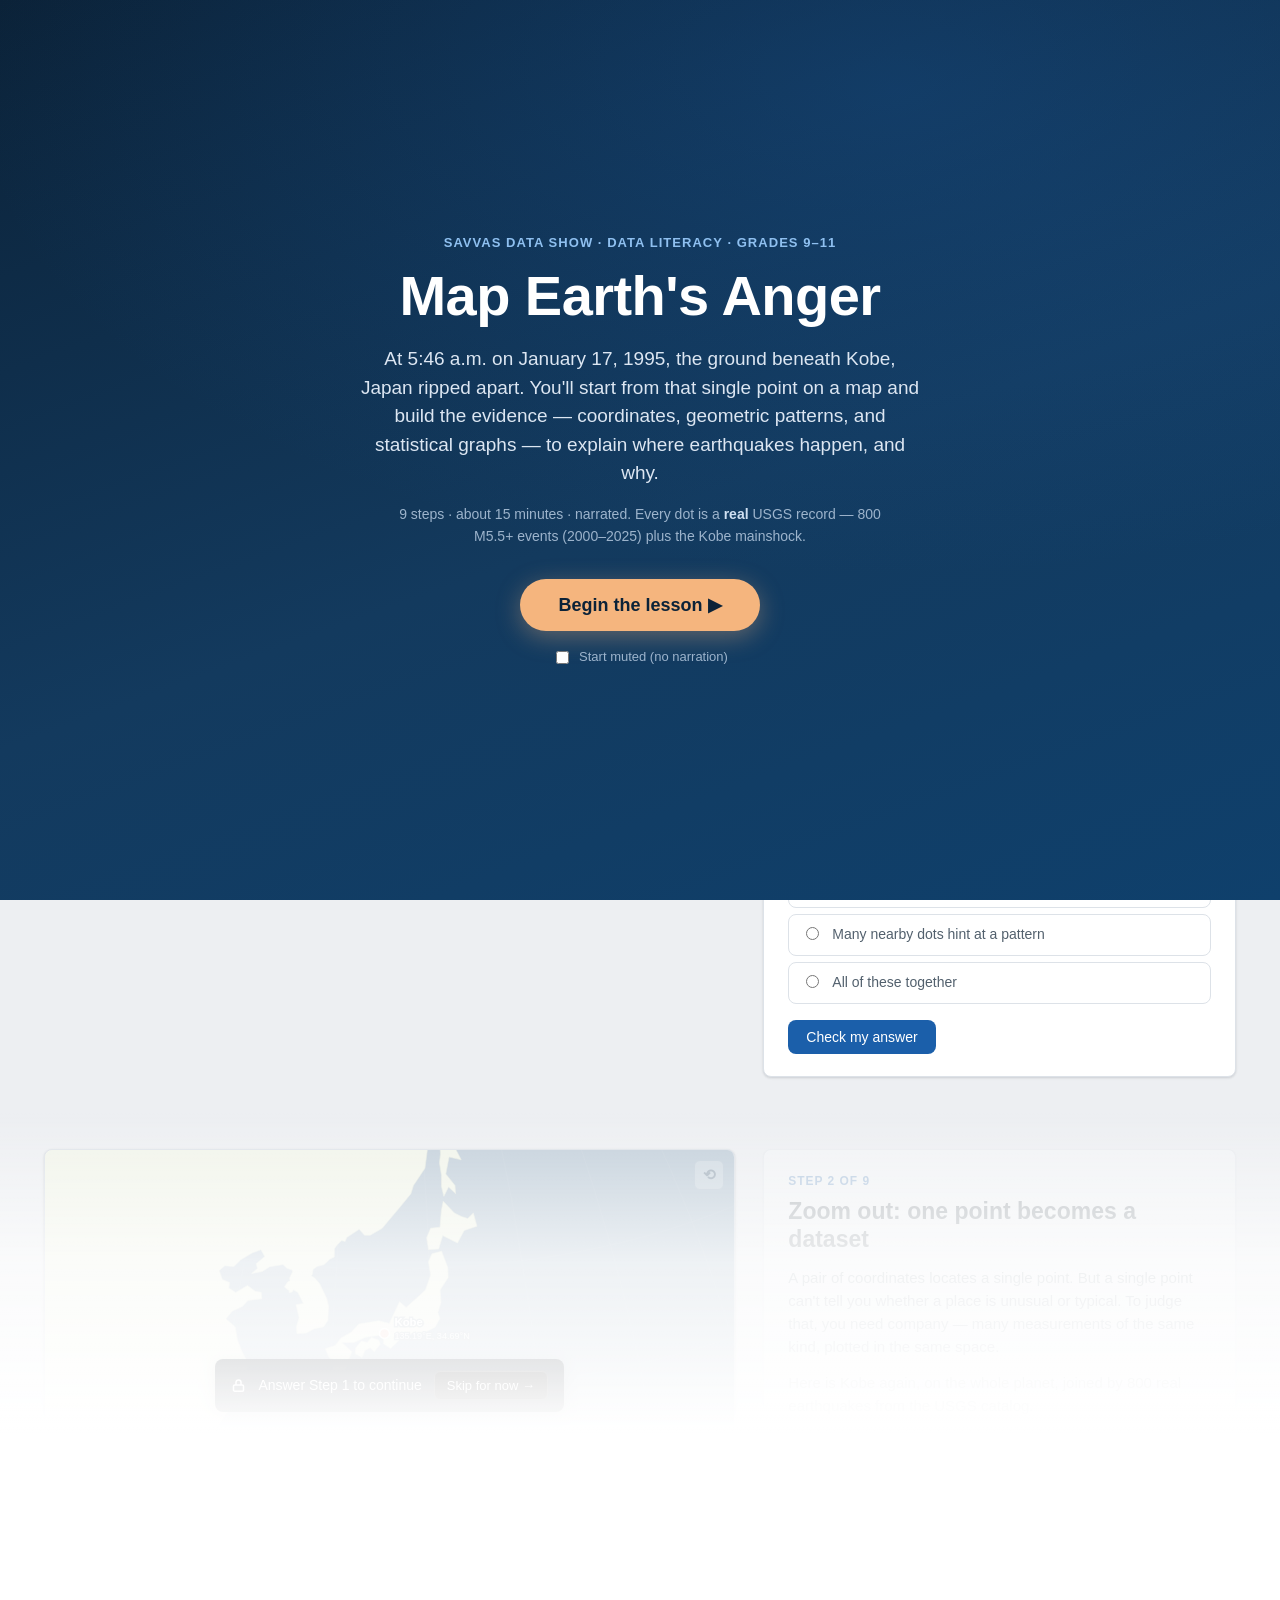
==== index.html @ 5488f246 "Fix scroll gate veiling the current step: dissolve only the NEXT step to white, keep the active step" ====
<!DOCTYPE html>
<html lang="en">
<head>
<meta charset="UTF-8">
<meta name="viewport" content="width=device-width, initial-scale=1.0">
<title>Map Earth's Anger — Savvas Data Show</title>
<link rel="stylesheet" href="styles.css?v=10">
</head>
<body>

<div class="intro-screen" id="intro-screen">
  <div class="intro-inner">
    <p class="intro-kicker">Savvas Data Show · Data literacy · Grades 9–11</p>
    <h1 class="intro-title">Map Earth's Anger</h1>
    <p class="intro-lede">At 5:46 a.m. on January 17, 1995, the ground beneath Kobe, Japan ripped apart.
    You'll start from that single point on a map and build the evidence — coordinates, geometric
    patterns, and statistical graphs — to explain where earthquakes happen, and why.</p>
    <p class="intro-meta">9 steps · about 15 minutes · narrated. Every dot is a <strong>real</strong>
    USGS record — 800 M5.5+ events (2000–2025) plus the Kobe mainshock.</p>
    <div class="intro-actions">
      <button class="intro-begin" id="intro-begin">Begin the lesson ▶</button>
      <label class="intro-sound"><input type="checkbox" id="intro-mute"> Start muted (no narration)</label>
    </div>
  </div>
</div>

<nav class="topnav">
  <div class="nav-left">
    <span class="brand">Savvas <strong>Data Show</strong></span>
    <span class="crumb">Map Earth's Anger · Kobe, 1995</span>
  </div>
  <div class="nav-progress" aria-label="Lesson progress">
    <div class="progress-track"><div class="progress-fill" id="progress-fill"></div></div>
    <span class="progress-label" id="progress-label">0 / 9 checks</span>
  </div>
  <div class="nav-right">
    <button class="nav-btn" id="nav-sound">Sound: on</button>
    <button class="nav-btn" id="nav-notes">Notes</button>
    <button class="nav-btn" id="nav-data">Data</button>
    <button class="nav-btn" id="nav-explore">Explore</button>
  </div>
</nav>

<div class="notes-panel" id="notes-panel" hidden>
  <div class="notes-head"><span>My notes</span><button class="panel-close" id="notes-close">×</button></div>
  <textarea id="notes-text" placeholder="Jot observations here. Notes stay on this page only."></textarea>
</div>

<div class="data-modal" id="data-modal" hidden>
  <div class="data-modal-inner">
    <div class="notes-head"><span>The dataset (first 30 rows)</span><button class="panel-close" id="data-close">×</button></div>
    <p class="data-note">Real records from the <strong>USGS earthquake catalog</strong>: a random sample of 800 M5.5+ events, 2000–2025, plus the 1995 Kobe mainshock.</p>
    <div class="data-table-wrap"><table id="data-table"></table></div>
  </div>
</div>

<header class="lesson-header">
  <p class="kicker">Data literacy · Grades 9–11</p>
  <h1>Map Earth's Anger</h1>
  <p class="lede">At 5:46 a.m. on January 17, 1995, the ground beneath Kobe, Japan ripped apart.
  In this lesson you'll start from that single point on a map and build the evidence — coordinates,
  geometric patterns, and statistical graphs — to explain where earthquakes happen and why.
  Every earthquake dot is <strong>real</strong>: a random sample of 800 M5.5+ events (2000–2025)
  from the USGS earthquake catalog, plus the 1995 Kobe mainshock itself.</p>
</header>

<main id="lesson">

  <!-- ============ STEP 1 ============ -->
  <section class="step" id="step-1" data-step="1">
    <div class="step-inner">
      <div class="viz-col">
        <div class="viz-frame">
          <div class="viz-container" id="viz-1" aria-label="Map of Japan with Kobe marked"></div>
          <div class="viz-controls">
            <button class="util-btn" data-util="zoom-in" title="Zoom in">+</button>
            <button class="util-btn" data-util="zoom-out" title="Zoom out">−</button>
            <button class="util-btn" data-util="reset" title="Reset view">⟲</button>
          </div>
        </div>
        <div class="instruction-bar" id="inst-1">Find the labeled dot. That is Kobe — 135.19°E, 34.69°N.</div>
      </div>
      <div class="card-col">
        <article class="story-card">
          <div class="step-label">Step 1 of 9</div>
          <h2>One morning in Kobe</h2>
          <p>Before January 1995, Kobe was not considered Japan's highest-risk city. Then a magnitude-6.9
          earthquake struck directly beneath it. On the map, Kobe is just one dot at one pair of coordinates —
          but it sits close to a known boundary zone, and it isn't alone.</p>
          <p>What spatial clues make this location worth investigating?</p>
          <div class="chip-bar">
            <span class="chip-bar-label">Explore ▸</span>
            <button class="chip" data-chip="coordinates">Coordinates</button>
            <button class="chip" data-chip="grid">Grid</button>
            <button class="chip" data-chip="boundary">Boundary zone</button>
            <button class="chip" data-chip="sample">Data source</button>
          </div>
          <div class="mcq" id="mcq-1">
            <p class="mcq-q">Which spatial clue makes Kobe's location worth a closer look?</p>
            <label class="mcq-choice"><input type="radio" name="mcq1" value="A"><span>Its coordinates tell us exactly where it is</span></label>
            <label class="mcq-choice"><input type="radio" name="mcq1" value="B"><span>It sits near a boundary zone</span></label>
            <label class="mcq-choice"><input type="radio" name="mcq1" value="C"><span>Many nearby dots hint at a pattern</span></label>
            <label class="mcq-choice"><input type="radio" name="mcq1" value="D"><span>All of these together</span></label>
            <button class="check-btn" data-check="1">Check my answer</button>
            <div class="mcq-feedback" hidden></div>
          </div>
        </article>
      </div>
    </div>
  </section>

  <!-- ============ STEP 2 ============ -->
  <section class="step" id="step-2" data-step="2">
    <div class="step-inner">
      <div class="viz-col">
        <div class="viz-frame">
          <div class="viz-container" id="viz-2" aria-label="Draggable globe centered on the western Pacific"></div>
          <div class="viz-controls">
            <button class="util-btn" data-util="reset" title="Reset view">⟲</button>
          </div>
        </div>
        <div class="instruction-bar" id="inst-2">Drag the globe to spin it. Watch one point become a dataset.</div>
      </div>
      <div class="card-col">
        <article class="story-card">
          <div class="step-label">Step 2 of 9</div>
          <h2>Zoom out: one point becomes a dataset</h2>
          <p>A pair of coordinates locates a single point. But a single point can't tell you whether a place is
          unusual or typical. To judge that, you need company — many measurements of the same kind, plotted in
          the same space.</p>
          <p>Here is Kobe again, on the whole planet, joined by 800 real earthquakes from the USGS catalog.</p>
          <div class="chip-bar">
            <span class="chip-bar-label">Explore ▸</span>
            <button class="chip" data-chip="coordinates">Coordinates</button>
            <button class="chip" data-chip="grid">Grid</button>
            <button class="chip" data-chip="compare">Compare</button>
            <button class="chip" data-chip="sample">Data source</button>
          </div>
          <div class="mcq" id="mcq-2">
            <p class="mcq-q">What changes when one point becomes many?</p>
            <label class="mcq-choice"><input type="radio" name="mcq2" value="A"><span>The map gets too crowded to read</span></label>
            <label class="mcq-choice"><input type="radio" name="mcq2" value="B"><span>The pattern becomes easier to see</span></label>
            <label class="mcq-choice"><input type="radio" name="mcq2" value="C"><span>Each individual point becomes less accurate</span></label>
            <label class="mcq-choice"><input type="radio" name="mcq2" value="D"><span>Nothing — one point tells us just as much</span></label>
            <button class="check-btn" data-check="2">Check my answer</button>
            <div class="mcq-feedback" hidden></div>
          </div>
        </article>
      </div>
    </div>
  </section>

  <!-- ============ STEP 3 ============ -->
  <section class="step" id="step-3" data-step="3">
    <div class="step-inner">
      <div class="viz-col">
        <div class="viz-frame">
          <div class="viz-container" id="viz-3" aria-label="World map with earthquake dots appearing"></div>
          <div class="viz-controls">
            <button class="util-btn" data-util="zoom-in" title="Zoom in">+</button>
            <button class="util-btn" data-util="zoom-out" title="Zoom out">−</button>
            <button class="util-btn" data-util="reset" title="Reset view">⟲</button>
            <button class="util-btn util-layer" data-util="play" title="Replay 25 years in date order">▶ 25 yr</button>
          </div>
        </div>
        <div class="instruction-bar" id="inst-3">Watch the dots arrive. Do they land everywhere — or somewhere?</div>
      </div>
      <div class="card-col">
        <article class="story-card">
          <div class="step-label">Step 3 of 9</div>
          <h2>The reveal</h2>
          <p>Here is the whole sample on a flat world map — 800 real earthquakes from 25 years of records.
          If earthquakes struck at random, the dots would sprinkle evenly across the whole map — oceans,
          continents, everywhere.</p>
          <p>They don't. The dots gather into <strong>lines</strong>, <strong>arcs</strong>, and
          <strong>clusters</strong>, tracing the edges of the Pacific. Geometry vocabulary suddenly becomes
          data vocabulary.</p>
          <div class="chip-bar">
            <span class="chip-bar-label">Explore ▸</span>
            <button class="chip" data-chip="pattern">Pattern path</button>
            <button class="chip" data-chip="compare">Compare</button>
            <button class="chip" data-chip="boundary">Boundary zones</button>
            <button class="chip" data-chip="grid">Grid</button>
          </div>
          <div class="mcq" id="mcq-3">
            <p class="mcq-q">What does the arrangement of dots reveal?</p>
            <label class="mcq-choice"><input type="radio" name="mcq3" value="A"><span>Earthquakes scatter randomly across Earth</span></label>
            <label class="mcq-choice"><input type="radio" name="mcq3" value="B"><span>The dots follow lines, arcs, and clusters along certain zones</span></label>
            <label class="mcq-choice"><input type="radio" name="mcq3" value="C"><span>Earthquakes only happen near large cities</span></label>
            <label class="mcq-choice"><input type="radio" name="mcq3" value="D"><span>The dots form an evenly spaced grid</span></label>
            <button class="check-btn" data-check="3">Check my answer</button>
            <div class="mcq-feedback" hidden></div>
          </div>
        </article>
      </div>
    </div>
  </section>

  <!-- ============ STEP 4 ============ -->
  <section class="step" id="step-4" data-step="4">
    <div class="step-inner">
      <div class="viz-col">
        <div class="viz-frame">
          <div class="viz-container" id="viz-4" aria-label="World map with one dot expanded into a data card"></div>
          <div class="viz-controls">
            <button class="util-btn" data-util="zoom-in" title="Zoom in">+</button>
            <button class="util-btn" data-util="zoom-out" title="Zoom out">−</button>
            <button class="util-btn" data-util="reset" title="Reset view">⟲</button>
          </div>
        </div>
        <div class="instruction-bar" id="inst-4">Every dot is a measurement. Open one up and read its fields.</div>
      </div>
      <div class="card-col">
        <article class="story-card">
          <div class="step-label">Step 4 of 9</div>
          <div class="expert-tag"><span class="expert-avatar">MC</span><span><strong>Dr. Maya Chen</strong><br>Earthquake Data Scientist</span></div>
          <h2>What a dot knows</h2>
          <p>"When my team records an earthquake, we never store just a dot. Each event carries a
          <strong>location</strong> (longitude, latitude), a <strong>magnitude</strong>, a <strong>depth</strong>
          below the surface, and a <strong>time</strong>. The map shows you one slice of that record —
          the other fields are waiting underneath."</p>
          <p class="fine-print">Every value shown here is a real record from the USGS earthquake catalog.</p>
          <div class="chip-bar">
            <span class="chip-bar-label">Explore ▸</span>
            <button class="chip" data-chip="coordinates">Coordinates</button>
            <button class="chip" data-chip="magnitude">Magnitude</button>
            <button class="chip" data-chip="depth">Depth groups</button>
            <button class="chip" data-chip="sample">Data source</button>
          </div>
          <div class="mcq" id="mcq-4">
            <p class="mcq-q">In this dataset, each dot encodes…</p>
            <label class="mcq-choice"><input type="radio" name="mcq4" value="A"><span>Only a location</span></label>
            <label class="mcq-choice"><input type="radio" name="mcq4" value="B"><span>Location, magnitude, depth, and time</span></label>
            <label class="mcq-choice"><input type="radio" name="mcq4" value="C"><span>Only a magnitude</span></label>
            <label class="mcq-choice"><input type="radio" name="mcq4" value="D"><span>The name of the nearest city</span></label>
            <button class="check-btn" data-check="4">Check my answer</button>
            <div class="mcq-feedback" hidden></div>
          </div>
        </article>
      </div>
    </div>
  </section>

  <!-- ============ STEP 5 ============ -->
  <section class="step" id="step-5" data-step="5">
    <div class="step-inner">
      <div class="viz-col">
        <div class="viz-frame">
          <div class="viz-container" id="viz-5" aria-label="World map for free exploration"></div>
          <div class="viz-controls">
            <button class="util-btn" data-util="zoom-in" title="Zoom in">+</button>
            <button class="util-btn" data-util="zoom-out" title="Zoom out">−</button>
            <button class="util-btn" data-util="reset" title="Reset view">⟲</button>
          </div>
        </div>
        <div class="instruction-bar" id="inst-5">Pan, zoom, hover. Explore freely — there is no wrong observation here.</div>
      </div>
      <div class="card-col">
        <article class="story-card">
          <div class="step-label">Step 5 of 9</div>
          <h2>Notice &amp; wonder</h2>
          <p>Scientists start with open eyes, not answers. Drag and zoom the map. Hover dots to read their
          values. Then tag every geometric shape you can honestly say you see — several answers can be
          true at once.</p>
          <div class="chip-bar">
            <span class="chip-bar-label">Explore ▸</span>
            <button class="chip" data-chip="pattern">Pattern path</button>
            <button class="chip" data-chip="compare">Compare</button>
            <button class="chip" data-chip="grid">Grid</button>
            <button class="chip" data-chip="boundary">Boundary zones</button>
          </div>
          <div class="mcq mcq-multi" id="mcq-5">
            <p class="mcq-q">Which shapes do you see in the dots? Tag all that apply.</p>
            <div class="tag-grid">
              <label class="mcq-choice tag"><input type="checkbox" name="mcq5" value="line"><span>Line</span></label>
              <label class="mcq-choice tag"><input type="checkbox" name="mcq5" value="curve"><span>Curve</span></label>
              <label class="mcq-choice tag"><input type="checkbox" name="mcq5" value="arc"><span>Arc</span></label>
              <label class="mcq-choice tag"><input type="checkbox" name="mcq5" value="band"><span>Band</span></label>
              <label class="mcq-choice tag"><input type="checkbox" name="mcq5" value="cluster"><span>Cluster</span></label>
              <label class="mcq-choice tag"><input type="checkbox" name="mcq5" value="scattered"><span>Scattered</span></label>
            </div>
            <button class="check-btn" data-check="5">Save my observations</button>
            <div class="mcq-feedback" hidden></div>
          </div>
        </article>
      </div>
    </div>
  </section>

  <!-- ============ STEP 6 ============ -->
  <section class="step" id="step-6" data-step="6">
    <div class="step-inner">
      <div class="viz-col">
        <div class="viz-frame">
          <div class="viz-container" id="viz-6" aria-label="World map with magnitude filter"></div>
          <div class="viz-controls">
            <button class="util-btn" data-util="zoom-in" title="Zoom in">+</button>
            <button class="util-btn" data-util="zoom-out" title="Zoom out">−</button>
            <button class="util-btn" data-util="reset" title="Reset view">⟲</button>
            <button class="util-btn util-layer" data-util="layer" title="Toggle Ring of Fire overlay">Ring</button>
          </div>
        </div>
        <div class="slider-row">
          <label for="mag-slider">Show quakes ≥ <strong id="mag-readout">M6.0</strong></label>
          <input type="range" id="mag-slider" min="6" max="8.5" step="0.1" value="6">
          <span class="slider-count" id="mag-count"></span>
        </div>
        <div class="instruction-bar" id="inst-6">Slide the magnitude filter. Watch which dots survive — and where they live.</div>
      </div>
      <div class="card-col">
        <article class="story-card">
          <div class="step-label">Step 6 of 9</div>
          <h2>Filter to sharpen the pattern</h2>
          <p>Grouping data by a variable — here, magnitude — is one of the most powerful moves in data analysis.
          As you raise the cutoff, weaker quakes drop away. The dots that remain are not scattered survivors:
          they hug the same path.</p>
          <p>Toggle the Ring overlay to compare the surviving dots against the boundary path.</p>
          <div class="chip-bar">
            <span class="chip-bar-label">Explore ▸</span>
            <button class="chip" data-chip="bins">Magnitude bins</button>
            <button class="chip" data-chip="frequency">Frequency</button>
            <button class="chip" data-chip="pattern">Pattern path</button>
            <button class="chip" data-chip="compare">Compare</button>
          </div>
          <div class="mcq" id="mcq-6">
            <p class="mcq-q"><span class="evidence-flag">Visual evidence check</span> Set the slider to M7.0 or higher, then answer: what happens to the pattern?</p>
            <label class="mcq-choice"><input type="radio" name="mcq6" value="A"><span>It disappears completely</span></label>
            <label class="mcq-choice"><input type="radio" name="mcq6" value="B"><span>The band along the Pacific edge stands out even more clearly</span></label>
            <label class="mcq-choice"><input type="radio" name="mcq6" value="C"><span>The remaining dots spread out at random</span></label>
            <label class="mcq-choice"><input type="radio" name="mcq6" value="D"><span>Nothing changes</span></label>
            <button class="check-btn" data-check="6">Check evidence</button>
            <div class="mcq-feedback" hidden></div>
          </div>
        </article>
      </div>
    </div>
  </section>

  <!-- ============ STEP 7 ============ -->
  <section class="step" id="step-7" data-step="7">
    <div class="step-inner">
      <div class="viz-col">
        <div class="viz-frame">
          <div class="viz-container" id="viz-7" aria-label="Histogram of earthquake magnitudes"></div>
        </div>
        <div class="instruction-bar" id="inst-7">Read the histogram left to right. Where do the bars tower — and where do they shrink?</div>
      </div>
      <div class="card-col">
        <article class="story-card">
          <div class="step-label">Step 7 of 9</div>
          <h2>The distribution lens</h2>
          <p>Leave the map for a moment. Count how many quakes fall in each magnitude bin and stack them into a
          histogram. The shape that appears has a name: a <strong>long right tail</strong>. Small quakes are
          everyday events; giants are vanishingly rare — but they exist, far out on the right.</p>
          <div class="chip-bar">
            <span class="chip-bar-label">Explore ▸</span>
            <button class="chip" data-chip="axes">Axes</button>
            <button class="chip" data-chip="bars">Bars</button>
            <button class="chip" data-chip="tail">Right tail</button>
            <button class="chip" data-chip="frequency">Frequency</button>
          </div>
          <div class="mcq" id="mcq-7">
            <p class="mcq-q">What does the long right tail tell us?</p>
            <label class="mcq-choice"><input type="radio" name="mcq7" value="A"><span>High-magnitude quakes are common</span></label>
            <label class="mcq-choice"><input type="radio" name="mcq7" value="B"><span>High-magnitude quakes are rare</span></label>
            <label class="mcq-choice"><input type="radio" name="mcq7" value="C"><span>Most quakes are magnitude 8 or higher</span></label>
            <label class="mcq-choice"><input type="radio" name="mcq7" value="D"><span>Magnitudes are spread evenly across all bins</span></label>
            <button class="check-btn" data-check="7">Check my answer</button>
            <div class="mcq-feedback" hidden></div>
          </div>
        </article>
      </div>
    </div>
  </section>

  <!-- ============ STEP 8 ============ -->
  <section class="step" id="step-8" data-step="8">
    <div class="step-inner">
      <div class="viz-col">
        <div class="viz-frame">
          <div class="viz-container" id="viz-8" aria-label="Scatter plot of depth versus magnitude"></div>
        </div>
        <div class="instruction-bar" id="inst-8">Each dot is one quake: depth across, magnitude up. Hunt for a trend — honestly.</div>
      </div>
      <div class="card-col">
        <article class="story-card">
          <div class="step-label">Step 8 of 9</div>
          <h2>Are deeper earthquakes stronger?</h2>
          <p>It sounds plausible: deeper rupture, bigger quake. A scatter plot lets the data answer. If depth
          drove magnitude, the cloud of dots would climb as you read rightward.</p>
          <p>Look carefully. In this real USGS sample the cloud stays flat — shallow, intermediate, and deep
          quakes all span the same range of magnitudes. <strong>Finding no clear relationship is a real
          finding</strong>, and an important one.</p>
          <div class="chip-bar">
            <span class="chip-bar-label">Explore ▸</span>
            <button class="chip" data-chip="axes">Axes</button>
            <button class="chip" data-chip="depth">Depth groups</button>
            <button class="chip" data-chip="trend">Trend guide</button>
            <button class="chip" data-chip="compare">Compare</button>
          </div>
          <div class="mcq" id="mcq-8">
            <p class="mcq-q">Based on this scatter plot, are deeper earthquakes stronger?</p>
            <label class="mcq-choice"><input type="radio" name="mcq8" value="A"><span>Yes — there is a clear positive trend</span></label>
            <label class="mcq-choice"><input type="radio" name="mcq8" value="B"><span>No — deeper quakes are clearly weaker</span></label>
            <label class="mcq-choice"><input type="radio" name="mcq8" value="C"><span>This scatter plot shows no clear relationship between depth and magnitude</span></label>
            <label class="mcq-choice"><input type="radio" name="mcq8" value="D"><span>Only shallow quakes can be strong</span></label>
            <button class="check-btn" data-check="8">Check my answer</button>
            <div class="mcq-feedback" hidden></div>
          </div>
        </article>
      </div>
    </div>
  </section>

  <!-- ============ STEP 9 ============ -->
  <section class="step" id="step-9" data-step="9">
    <div class="step-inner">
      <div class="viz-col">
        <div class="viz-frame">
          <div class="viz-container" id="viz-9" aria-label="World map with the Ring of Fire highlighted"></div>
          <div class="viz-controls">
            <button class="util-btn" data-util="zoom-in" title="Zoom in">+</button>
            <button class="util-btn" data-util="zoom-out" title="Zoom out">−</button>
            <button class="util-btn" data-util="reset" title="Reset view">⟲</button>
            <button class="util-btn util-layer" data-util="layer" title="Toggle Ring of Fire overlay">Ring</button>
            <button class="util-btn util-layer" data-util="live" title="Show real quakes from the past 7 days (USGS live feed)">Live</button>
          </div>
        </div>
        <div class="instruction-bar" id="inst-9">The path has a name. Use the map as evidence for your claim.</div>
      </div>
      <div class="card-col">
        <article class="story-card">
          <div class="step-label">Step 9 of 9</div>
          <h2>Name the finding: the Pacific Ring of Fire</h2>
          <p>The band your dots traced is the <strong>Pacific Ring of Fire</strong> — the chain of boundary
          zones wrapping the Pacific Ocean. In this USGS sample, most M6+ dots cluster along this path,
          and Kobe sits on its western edge.</p>
          <p>Now make it yours. Write a claim that uses <strong>one geometry term</strong> (band, arc, line,
          cluster…) and <strong>one number or pattern observation</strong> (a count, a magnitude, "most",
          "rare"…).</p>
          <div class="chip-bar">
            <span class="chip-bar-label">Explore ▸</span>
            <button class="chip" data-chip="pattern">Pattern path</button>
            <button class="chip" data-chip="bins">Magnitude bins</button>
            <button class="chip" data-chip="frequency">Frequency</button>
            <button class="chip" data-chip="boundary">Boundary zones</button>
          </div>
          <div class="mcq" id="mcq-9">
            <p class="mcq-q"><span class="evidence-flag">Visual evidence check</span> Your claim:</p>
            <textarea id="claim-text" rows="4" placeholder="Example shape: “Most M6+ earthquakes in this sample form a band along the Pacific edge — use the Frequency chip to get the exact count for your claim.”"></textarea>
            <div class="claim-hints">
              <span class="hint-pill" data-hint="band">band</span>
              <span class="hint-pill" data-hint="arc">arc</span>
              <span class="hint-pill" data-hint="cluster">cluster</span>
              <span class="hint-pill" data-hint="line">line</span>
            </div>
            <button class="check-btn" data-check="9">Check evidence</button>
            <div class="mcq-feedback" hidden></div>
          </div>
        </article>
      </div>
    </div>
  </section>

</main>

<section class="lesson-end" id="lesson-end">
  <p class="end-kicker">Lesson complete</p>
  <h2>You mapped Earth's anger.</h2>
  <p>You started from one dot at one pair of coordinates and built a full evidence chain — the same
  moves a working data scientist makes.</p>
  <ul class="end-recap">
    <li>A single point became a <strong>dataset</strong> of 800 real USGS earthquakes.</li>
    <li>The dots weren't random — they traced <strong>lines, arcs, and clusters</strong> along the Pacific edge.</li>
    <li>Every dot carries <strong>location, magnitude, depth, and time</strong>.</li>
    <li><strong>Filtering</strong> by magnitude sharpened the pattern instead of erasing it.</li>
    <li>A histogram revealed a <strong>long right tail</strong>: big quakes are rare but real.</li>
    <li>A scatter plot showed <strong>no clear link</strong> between depth and magnitude — a real finding.</li>
    <li>The pattern has a name: the <strong>Pacific Ring of Fire</strong>, and Kobe sits on its western edge.</li>
  </ul>
  <div class="end-claim" id="end-claim" hidden>
    <div class="end-claim-label">Your evidence-based claim</div>
    <blockquote id="end-claim-text"></blockquote>
  </div>
  <div class="end-actions">
    <button class="end-btn secondary" id="end-top">Back to the top</button>
    <button class="end-btn" id="end-restart">Start over</button>
  </div>
</section>

<footer class="lesson-footer">
  <p>Savvas Data Show · classroom prototype · earthquake data: USGS earthquake catalog — random sample of 800 M5.5+ events (2000–2025) + the 1995 Kobe mainshock.</p>
</footer>

<div class="map-tooltip" id="map-tooltip" hidden></div>

<div class="scroll-fade" id="scroll-fade" aria-hidden="true">
  <div class="scroll-cue"><span>⌄</span>scroll</div>
</div>

<div id="audio-rack" hidden>
  <audio id="audio-1" src="assets/audio/step1.mp3" preload="none"></audio>
  <audio id="audio-2" src="assets/audio/step2.mp3" preload="none"></audio>
  <audio id="audio-3" src="assets/audio/step3.mp3" preload="none"></audio>
  <audio id="audio-4" src="assets/audio/step4.mp3" preload="none"></audio>
  <audio id="audio-5" src="assets/audio/step5.mp3" preload="none"></audio>
  <audio id="audio-6" src="assets/audio/step6.mp3" preload="none"></audio>
  <audio id="audio-7" src="assets/audio/step7.mp3" preload="none"></audio>
  <audio id="audio-8" src="assets/audio/step8.mp3" preload="none"></audio>
  <audio id="audio-9" src="assets/audio/step9.mp3" preload="none"></audio>
</div>

<script src="vendor/d3.v7.min.js"></script>
<script src="vendor/topojson-client.min.js"></script>
<script src="data/land-110m.js"></script>
<script src="data/land-50m.js"></script>
<script src="data/plates.js"></script>
<script src="data/quakes.js"></script>
<script src="app.js?v=9"></script>
</body>
</html>
---- styles.css ----
/* ============ Map Earth's Anger — Savvas Data Show ============ */

:root {
  --surface: #EDEFF2;
  --card: #FFFFFF;
  --ink: #1F2933;
  --ink-soft: #52606D;
  --ink-faint: #7B8794;
  --primary: #1B5FAA;
  --primary-dark: #134878;
  --ocean: #0F406C;
  --land: #C5D4AD;
  --land-stroke: #97A883;
  --quake: #D95F44;
  --success: #1E7D45;
  --warn: #B3700E;
  --error: #B3372B;
  --info: #1B5FAA;
  --radius: 8px;
  --shadow: 0 1px 3px rgba(31,41,51,0.10), 0 1px 2px rgba(31,41,51,0.06);
  --depth-shallow: #3B82C4;
  --depth-mid: #E2A33D;
  --depth-deep: #8E5BA6;
}

* { box-sizing: border-box; }

html { scroll-behavior: smooth; }

/* ---------- Intro / start screen ---------- */
.intro-screen {
  position: fixed;
  inset: 0;
  z-index: 200;
  display: flex;
  align-items: center;
  justify-content: center;
  padding: 32px;
  background:
    radial-gradient(120% 90% at 70% 10%, rgba(27,95,170,0.28), transparent 60%),
    linear-gradient(160deg, #0B2238 0%, #133A5E 55%, #0F406C 100%);
  color: #F4F7FB;
  opacity: 1;
  transition: opacity 0.5s ease;
}
.intro-screen.is-leaving { opacity: 0; pointer-events: none; }
.intro-screen[hidden] { display: none; }
.intro-inner { max-width: 640px; text-align: center; }
.intro-kicker {
  font-size: 13px; font-weight: 600; letter-spacing: 0.08em;
  text-transform: uppercase; color: #8FC0F0; margin-bottom: 14px;
}
.intro-title {
  font-size: 56px; line-height: 1.05; margin: 0 0 20px;
  color: #FFFFFF; letter-spacing: -0.01em;
}
.intro-lede { font-size: 19px; line-height: 1.5; color: #DCE6F2; margin: 0 auto 16px; max-width: 560px; }
.intro-meta { font-size: 14px; color: #9DB4CC; margin: 0 auto 32px; max-width: 520px; }
.intro-meta strong { color: #CFE0F2; }
.intro-actions { display: flex; flex-direction: column; align-items: center; gap: 16px; }
.intro-begin {
  font-size: 18px; font-weight: 600; color: #0B2238;
  background: #F5B57E; border: none; border-radius: 999px;
  padding: 15px 38px; cursor: pointer;
  box-shadow: 0 6px 24px rgba(245,181,126,0.35);
  transition: transform 0.12s ease, box-shadow 0.12s ease, background 0.12s ease;
}
.intro-begin:hover { background: #FFC796; transform: translateY(-1px); box-shadow: 0 8px 30px rgba(245,181,126,0.45); }
.intro-begin:active { transform: translateY(0); }
.intro-sound { font-size: 13px; color: #9DB4CC; display: inline-flex; align-items: center; gap: 7px; cursor: pointer; }
.intro-sound input { accent-color: #F5B57E; }
@media (max-width: 560px) { .intro-title { font-size: 40px; } .intro-lede { font-size: 17px; } }

body {
  margin: 0;
  background: var(--surface);
  color: var(--ink);
  font-family: "Inter", "Helvetica Neue", Arial, sans-serif;
  font-size: 16px;
  line-height: 1.55;
}

h1, h2, h3 { font-weight: 600; line-height: 1.2; margin: 0 0 12px; }
p { margin: 0 0 12px; font-weight: 400; }
button { font-family: inherit; cursor: pointer; }

/* ---------- Top nav ---------- */
.topnav {
  position: fixed;
  top: 0; left: 0; right: 0;
  z-index: 100;
  display: flex;
  align-items: center;
  gap: 24px;
  padding: 10px 24px;
  background: var(--card);
  border-bottom: 1px solid #DDE2E8;
}
.nav-left { display: flex; align-items: baseline; gap: 16px; min-width: 0; }
.brand { font-size: 15px; color: var(--ink); white-space: nowrap; }
.brand strong { font-weight: 600; color: var(--primary); }
.crumb { font-size: 13px; color: var(--ink-faint); white-space: nowrap; overflow: hidden; text-overflow: ellipsis; }
.nav-progress { flex: 1; display: flex; align-items: center; gap: 10px; min-width: 120px; }
.progress-track { flex: 1; height: 6px; background: #DDE2E8; border-radius: 3px; overflow: hidden; }
.progress-fill { height: 100%; width: 0%; background: var(--primary); border-radius: 3px; transition: width 0.5s ease; }
.progress-label { font-size: 12px; color: var(--ink-faint); white-space: nowrap; }
.nav-right { display: flex; gap: 8px; }
.nav-btn {
  background: var(--primary); color: #fff; border: none;
  padding: 6px 14px; border-radius: 6px; font-size: 13px; font-weight: 500;
}
.nav-btn:hover { background: var(--primary-dark); }

/* ---------- Notes panel & data modal ---------- */
.notes-panel {
  position: fixed; top: 56px; right: 16px; z-index: 99;
  width: 300px; background: var(--card); border: 1px solid #DDE2E8;
  border-radius: var(--radius); box-shadow: var(--shadow); padding: 12px;
}
.notes-head { display: flex; justify-content: space-between; align-items: center; font-weight: 600; font-size: 14px; margin-bottom: 8px; }
.panel-close { background: none; border: none; font-size: 20px; color: var(--ink-faint); line-height: 1; padding: 0 4px; }
.notes-panel textarea {
  width: 100%; height: 180px; resize: vertical; border: 1px solid #DDE2E8;
  border-radius: 6px; padding: 8px; font-family: inherit; font-size: 13px;
}
.data-modal[hidden], .notes-panel[hidden] { display: none; }
.data-modal {
  position: fixed; inset: 0; z-index: 110;
  background: rgba(31,41,51,0.45);
  display: flex; align-items: center; justify-content: center;
}
.data-modal-inner {
  background: var(--card); border-radius: var(--radius); padding: 18px;
  width: min(680px, 92vw); max-height: 80vh; display: flex; flex-direction: column;
}
.data-note { font-size: 13px; color: var(--ink-soft); }
.data-table-wrap { overflow: auto; border: 1px solid #DDE2E8; border-radius: 6px; }
#data-table { border-collapse: collapse; width: 100%; font-size: 12.5px; }
#data-table th, #data-table td { padding: 5px 10px; text-align: left; border-bottom: 1px solid #EEF1F4; white-space: nowrap; }
#data-table th { position: sticky; top: 0; background: #F4F6F8; font-weight: 600; }

/* ---------- Header / footer ---------- */
.lesson-header {
  max-width: 880px; margin: 0 auto; padding: 110px 24px 30px;
}
.kicker { font-size: 13px; font-weight: 500; letter-spacing: 0.06em; text-transform: uppercase; color: var(--primary); margin-bottom: 6px; }
.lesson-header h1 { font-size: 40px; }
.lede { font-size: 17px; color: var(--ink-soft); max-width: 760px; }
.lesson-footer { text-align: center; padding: 36px 24px 48px; font-size: 13px; color: var(--ink-faint); }

/* ---------- Step layout ---------- */
.step { padding: 36px 0; }
.step-inner {
  max-width: 1240px; margin: 0 auto; padding: 0 24px;
  display: flex; gap: 28px; align-items: flex-start;
}
.viz-col { flex: 0 0 58%; min-width: 0; }
.card-col { flex: 1; min-width: 0; }

.viz-frame {
  position: relative;
  background: var(--card);
  border: 1px solid #DDE2E8;
  border-radius: var(--radius);
  box-shadow: var(--shadow);
  overflow: hidden;
}
.viz-container { width: 100%; }
.viz-container svg { display: block; width: 100%; height: auto; }

.viz-controls {
  position: absolute; top: 10px; right: 10px;
  display: flex; flex-direction: column; gap: 6px;
}
.util-btn {
  width: 30px; height: 30px; border-radius: 6px;
  border: 1px solid #C9D1DA; background: rgba(255,255,255,0.92);
  color: var(--ink-soft); font-size: 15px; font-weight: 600; line-height: 1;
  display: flex; align-items: center; justify-content: center;
}
.util-btn:hover { background: #fff; color: var(--ink); }
.util-btn.util-layer { width: auto; padding: 0 8px; font-size: 11px; letter-spacing: 0.03em; }
.util-btn.active { background: var(--primary); border-color: var(--primary); color: #fff; }

.instruction-bar {
  margin-top: 10px;
  padding: 10px 14px;
  background: var(--card);
  border: 1px solid #DDE2E8;
  border-left: 4px solid var(--ink-faint);
  border-radius: var(--radius);
  font-size: 14px;
  color: var(--ink-soft);
  transition: border-color 0.3s, color 0.3s;
}
.instruction-bar.tone-info   { border-left-color: var(--info);    color: var(--info); }
.instruction-bar.tone-success{ border-left-color: var(--success); color: var(--success); }
.instruction-bar.tone-warn   { border-left-color: var(--warn);    color: var(--warn); }
.instruction-bar.tone-error  { border-left-color: var(--error);   color: var(--error); }

/* ---------- Slider row (step 6) ---------- */
.slider-row {
  margin-top: 10px;
  display: flex; align-items: center; gap: 14px;
  background: var(--card); border: 1px solid #DDE2E8; border-radius: var(--radius);
  padding: 10px 14px; font-size: 14px;
}
.slider-row label { white-space: nowrap; color: var(--ink-soft); }
.slider-row strong { color: var(--primary); font-weight: 600; }
.slider-row input[type="range"] { flex: 1; accent-color: var(--primary); }
.slider-count { font-size: 13px; color: var(--ink-soft); white-space: nowrap; min-width: 150px; text-align: right; }
.slider-count strong { color: var(--quake); }

/* ---------- Story card ---------- */
.story-card {
  background: var(--card);
  border: 1px solid #DDE2E8;
  border-radius: var(--radius);
  box-shadow: var(--shadow);
  padding: 22px 24px;
}
.step-label {
  font-size: 12px; font-weight: 600; letter-spacing: 0.08em;
  text-transform: uppercase; color: var(--primary); margin-bottom: 8px;
}
.story-card h2 { font-size: 23px; }
.story-card p { font-size: 15px; color: var(--ink-soft); }
.fine-print { font-size: 12.5px; color: var(--ink-faint); }

.expert-tag {
  display: flex; align-items: center; gap: 10px;
  font-size: 13px; color: var(--ink-soft); margin-bottom: 12px; line-height: 1.3;
}
.expert-avatar {
  width: 38px; height: 38px; border-radius: 50%;
  background: var(--primary); color: #fff; font-weight: 600; font-size: 14px;
  display: flex; align-items: center; justify-content: center; flex: 0 0 auto;
}

/* ---------- Chips ---------- */
.chip-bar {
  display: flex; flex-wrap: wrap; align-items: center; gap: 8px;
  padding: 12px 0; margin: 8px 0 14px;
  border-top: 1px solid #EEF1F4; border-bottom: 1px solid #EEF1F4;
}
.chip-bar-label {
  font-size: 11px; font-weight: 600; letter-spacing: 0.06em;
  text-transform: uppercase; color: var(--ink-faint); margin-right: 4px;
  display: inline-flex; align-items: center; gap: 4px;
}
.chip {
  background: #fff; color: var(--primary); border: 1px solid #BBD0E6;
  border-radius: 999px; padding: 5px 13px 5px 24px; font-size: 13px; font-weight: 500;
  position: relative;
  transition: background 0.15s, color 0.15s, border-color 0.15s, transform 0.1s;
}
.chip::before {
  content: ""; position: absolute; left: 11px; top: 50%;
  width: 7px; height: 7px; margin-top: -4px;
  border: 1.5px solid var(--primary); border-radius: 50%;
}
.chip:hover { background: #EAF2FB; border-color: var(--primary); }
.chip:active { transform: scale(0.96); }
.chip.active { background: var(--primary); border-color: var(--primary); color: #fff; }
.chip.active::before { border-color: #fff; background: #fff; }

/* ---------- MCQ ---------- */
.mcq { margin-top: 4px; }
.mcq-q { font-size: 15px; font-weight: 600; color: var(--ink); }
.evidence-flag {
  display: inline-block; background: #FDF0E5; color: var(--warn);
  font-size: 11px; font-weight: 600; letter-spacing: 0.04em; text-transform: uppercase;
  padding: 2px 8px; border-radius: 4px; margin-right: 6px; vertical-align: 2px;
}
.mcq-choice {
  display: flex; align-items: flex-start; gap: 10px;
  padding: 9px 12px; margin-bottom: 6px;
  border: 1px solid #DDE2E8; border-radius: var(--radius);
  font-size: 14px; color: var(--ink-soft); cursor: pointer;
  transition: border-color 0.15s, background 0.15s;
}
.mcq-choice:hover { border-color: var(--primary); }
.mcq-choice input { margin-top: 3px; accent-color: var(--primary); }
.mcq-choice.correct { border-color: var(--success); background: #EAF6EE; color: var(--success); }
.mcq-choice.incorrect { border-color: var(--error); background: #FBEDEB; color: var(--error); }
.mcq-choice.revealed { border-color: var(--success); }

.tag-grid { display: grid; grid-template-columns: repeat(3, 1fr); gap: 6px; }
.mcq-choice.tag { margin-bottom: 0; justify-content: flex-start; padding: 8px 10px; }
.mcq-choice.tag:has(input:checked) { border-color: var(--primary); background: #EAF1F9; color: var(--primary); }

.check-btn {
  margin-top: 10px;
  background: var(--primary); color: #fff; border: none;
  border-radius: var(--radius); padding: 9px 18px;
  font-size: 14px; font-weight: 500;
}
.check-btn:hover { background: var(--primary-dark); }
.check-btn:disabled { background: #C9D1DA; cursor: default; }

.mcq-feedback {
  margin-top: 10px; padding: 10px 14px;
  border-radius: var(--radius); font-size: 13.5px;
  border: 1px solid #DDE2E8; background: #F7F9FA; color: var(--ink-soft);
}
.mcq-feedback.good { border-color: var(--success); background: #EAF6EE; color: #14532D; }
.mcq-feedback.bad { border-color: var(--error); background: #FBEDEB; color: #7C2D12; }

#claim-text {
  width: 100%; border: 1px solid #DDE2E8; border-radius: var(--radius);
  padding: 10px; font-family: inherit; font-size: 14px; color: var(--ink);
  resize: vertical;
}
.claim-hints { display: flex; gap: 6px; margin-top: 8px; flex-wrap: wrap; }
.hint-pill {
  font-size: 12px; padding: 3px 10px; border-radius: 999px;
  background: #EAF1F9; color: var(--primary); cursor: pointer; user-select: none;
}
.hint-pill:hover { background: #D9E6F5; }

/* ---------- Map bits ---------- */
.map-tooltip {
  position: fixed; z-index: 120; pointer-events: none;
  background: rgba(31,41,51,0.94); color: #fff;
  font-size: 12px; line-height: 1.4; padding: 7px 10px; border-radius: 6px;
  max-width: 220px;
}
.viz-badge {
  position: absolute; left: 10px; top: 10px;
  background: rgba(31,41,51,0.85); color: #fff;
  font-size: 11px; letter-spacing: 0.04em; padding: 4px 10px; border-radius: 999px;
  opacity: 0; transition: opacity 0.3s; pointer-events: none;
}
.viz-badge.show { opacity: 1; }

.freq-banner {
  position: absolute; left: 50%; bottom: 12px; transform: translateX(-50%);
  background: rgba(31,41,51,0.88); color: #fff;
  font-size: 13px; padding: 6px 14px; border-radius: 999px;
  opacity: 0; transition: opacity 0.3s; pointer-events: none; white-space: nowrap;
}
.freq-banner.show { opacity: 1; }
.freq-banner strong { color: #F5B57E; }

/* data card overlay (step 4) */
.dot-card {
  position: absolute; width: 215px;
  background: rgba(255,255,255,0.97); border: 1px solid #C9D1DA;
  border-radius: var(--radius); box-shadow: var(--shadow);
  padding: 10px 12px; font-size: 12.5px; pointer-events: none;
}
.dot-card h4 { margin: 0 0 6px; font-size: 13px; font-weight: 600; color: var(--ink); }
.dot-card table { width: 100%; border-collapse: collapse; }
.dot-card td { padding: 2px 0; color: var(--ink-soft); }
.dot-card td:first-child { color: var(--ink-faint); width: 46%; }
.dot-card .proto-tag {
  display: inline-block; margin-top: 6px; font-size: 10.5px; font-weight: 600;
  letter-spacing: 0.04em; text-transform: uppercase; color: var(--warn);
  background: #FDF0E5; padding: 2px 7px; border-radius: 4px;
}

/* ---------- Soft gating (pass 2) ---------- */
.step.locked .viz-container,
.step.locked .viz-controls,
.step.locked .slider-row,
.step.locked .instruction-bar,
.step.locked .story-card {
  opacity: 0.25; pointer-events: none; transition: opacity 0.3s;
}
.gate-popup {
  position: absolute; inset: 0; z-index: 5;
  display: flex; align-items: center; justify-content: center;
  pointer-events: auto;
}
.gate-popup-inner {
  display: flex; align-items: center; gap: 12px;
  background: rgba(31,41,51,0.92); color: #fff;
  border-radius: var(--radius); padding: 12px 16px; font-size: 14px;
  box-shadow: 0 4px 16px rgba(0,0,0,0.25);
}
.gate-skip {
  background: #111; color: #fff; border: 1px solid #444;
  border-radius: 6px; padding: 6px 12px; font-size: 13px; font-weight: 500; white-space: nowrap;
}
.gate-skip:hover { background: #000; }
.gate-note {
  margin-top: 10px; padding: 8px 12px; font-size: 13px;
  background: #F4F6F8; border: 1px dashed #C9D1DA; border-radius: var(--radius);
  color: var(--ink-faint);
}

/* ---------- Kobe shake + year badge + live dots ---------- */
@keyframes quakeShake {
  0%, 100% { transform: translate(0, 0); }
  10% { transform: translate(-2px, 1px); }
  25% { transform: translate(3px, -1px); }
  40% { transform: translate(-3px, 2px); }
  55% { transform: translate(2px, -2px); }
  70% { transform: translate(-2px, 1px); }
  85% { transform: translate(1px, -1px); }
}
.quake-shake { animation: quakeShake 0.85s linear; }

.year-badge {
  position: absolute; right: 14px; bottom: 14px;
  background: rgba(31,41,51,0.88); color: #fff;
  font-size: 26px; font-weight: 600; letter-spacing: 0.04em;
  padding: 6px 16px; border-radius: 8px;
  opacity: 0; transition: opacity 0.3s; pointer-events: none;
  font-variant-numeric: tabular-nums;
}
.year-badge.show { opacity: 1; }

@keyframes livePulse { 0%, 100% { opacity: 1; } 50% { opacity: 0.25; } }
.live-dot { animation: livePulse 2.2s ease-in-out infinite; }

@media (prefers-reduced-motion: reduce) {
  .quake-shake { animation: none; }
  .live-dot { animation: none; }
  html { scroll-behavior: auto; }
}

/* ---------- Touch ---------- */
@media (pointer: coarse) {
  .util-btn { width: 40px; height: 40px; font-size: 18px; }
  .util-btn.util-layer { padding: 0 12px; font-size: 13px; }
  .chip { padding: 8px 16px; font-size: 14px; }
  .mcq-choice { padding: 12px 14px; }
}

/* ---------- Responsive ---------- */
@media (max-width: 900px) {
  .step-inner { flex-direction: column; }
  .viz-col, .card-col { flex: 1 1 auto; width: 100%; }
  .crumb { display: none; }
  .tag-grid { grid-template-columns: repeat(2, 1fr); }
}

/* ---------- Scroll fade (sense-of-more cue) ---------- */
.scroll-fade {
  position: fixed; left: 0; right: 0; bottom: 0; height: 84px;
  pointer-events: none; z-index: 40;
  opacity: 1; transition: opacity 0.4s ease;
}

/* the NEXT (locked) step dissolves into white — the current step stays clear */
.step.peek-veil { position: relative; }
.step.peek-veil::after {
  content: ""; position: absolute; left: 0; right: 0; top: 0; bottom: 0;
  background: linear-gradient(to bottom,
    rgba(255,255,255,0) 0px,
    rgba(255,255,255,0.72) 150px,
    #FFFFFF 320px);
  pointer-events: none; z-index: 6;
}
.scroll-fade.at-bottom { opacity: 0; }
.scroll-fade .scroll-cue {
  position: absolute; left: 50%; bottom: 26px; transform: translateX(-50%);
  font-size: 12px; letter-spacing: 0.08em; text-transform: uppercase;
  color: var(--ink-faint); pointer-events: auto; white-space: nowrap;
  display: flex; flex-direction: column; align-items: center; gap: 2px;
  animation: scrollNudge 2.2s ease-in-out infinite;
}
.scroll-fade .scroll-cue span { font-size: 18px; line-height: 1; }
.scroll-fade .scroll-cue.cue-locked {
  flex-direction: row; gap: 10px; align-items: center;
  background: rgba(31,41,51,0.92); color: #fff;
  padding: 9px 9px 9px 16px; border-radius: 999px;
  text-transform: none; letter-spacing: 0.01em; font-weight: 500;
  box-shadow: 0 6px 20px rgba(31,41,51,0.28); animation: none;
}
.cue-skip {
  background: rgba(255,255,255,0.18); color: #fff; border: none;
  border-radius: 999px; padding: 4px 12px; font-size: 12px; font-weight: 500; cursor: pointer;
}
.cue-skip:hover { background: rgba(255,255,255,0.34); }

/* steps and ending hidden until the gate releases them */
.gate-hidden { display: none !important; }
@keyframes scrollNudge { 0%,100% { transform: translateX(-50%) translateY(0); } 50% { transform: translateX(-50%) translateY(4px); } }

/* ---------- End / completion screen ---------- */
.lesson-end {
  max-width: 760px; margin: 0 auto; padding: 64px 24px 96px; text-align: center;
}
.end-kicker {
  font-size: 13px; font-weight: 600; letter-spacing: 0.08em; text-transform: uppercase;
  color: var(--success); margin-bottom: 12px;
}
.lesson-end h2 { font-size: 36px; margin-bottom: 14px; }
.lesson-end > p { font-size: 17px; color: var(--ink-soft); max-width: 620px; margin: 0 auto 28px; }
.end-recap {
  list-style: none; padding: 0; margin: 0 auto 28px; max-width: 620px; text-align: left;
  display: grid; gap: 10px;
}
.end-recap li {
  background: var(--card); border: 1px solid #DDE2E8; border-radius: var(--radius);
  padding: 12px 16px 12px 44px; position: relative; font-size: 15px; color: var(--ink-soft);
  box-shadow: var(--shadow);
}
.end-recap li::before {
  content: "✓"; position: absolute; left: 16px; top: 12px;
  color: var(--success); font-weight: 700;
}
.end-recap strong { color: var(--ink); }
.end-claim {
  background: #F4F8FF; border: 1px solid #C9DBF0; border-radius: var(--radius);
  padding: 18px 20px; max-width: 620px; margin: 0 auto 28px; text-align: left;
}
.end-claim-label { font-size: 12px; font-weight: 600; text-transform: uppercase; letter-spacing: 0.05em; color: var(--primary); margin-bottom: 6px; }
.end-claim blockquote { margin: 0; font-size: 16px; color: var(--ink); font-style: italic; }
.end-actions { display: flex; gap: 12px; justify-content: center; flex-wrap: wrap; }
.end-btn {
  font-size: 15px; font-weight: 600; border-radius: 999px; padding: 12px 26px; cursor: pointer;
  border: 1px solid var(--primary); background: var(--primary); color: #fff;
  transition: background 0.15s, transform 0.1s;
}
.end-btn:hover { background: var(--primary-dark); }
.end-btn.secondary { background: #fff; color: var(--primary); }
.end-btn.secondary:hover { background: #EAF2FB; }

/* ---------- Review mode panel ---------- */
.review-panel {
  position: fixed; right: 16px; bottom: 16px; z-index: 95;
  width: 320px; max-width: calc(100vw - 32px);
  background: var(--card); border: 1px solid #C9D1DA; border-radius: 10px;
  box-shadow: 0 8px 30px rgba(31,41,51,0.18);
  font-size: 14px; overflow: hidden;
}
.review-head {
  display: flex; align-items: center; justify-content: space-between;
  padding: 10px 14px; background: var(--ink); color: #fff; cursor: pointer;
}
.review-head strong { font-size: 13px; letter-spacing: 0.03em; }
.review-head .review-badge { font-size: 11px; background: rgba(255,255,255,0.2); border-radius: 999px; padding: 2px 8px; margin-left: 8px; }
.review-body { padding: 14px; display: grid; gap: 10px; }
.review-panel.collapsed .review-body { display: none; }
.review-step-label { font-size: 12px; color: var(--ink-faint); }
.review-step-label strong { color: var(--ink); }
.review-body textarea {
  width: 100%; min-height: 80px; resize: vertical; padding: 9px 11px;
  border: 1px solid #C9D1DA; border-radius: 6px; font: inherit; font-size: 13px;
}
.review-actions { display: flex; gap: 8px; }
.review-actions button {
  flex: 1; font-size: 13px; font-weight: 600; padding: 8px 10px; border-radius: 6px; cursor: pointer;
  border: 1px solid var(--primary); background: var(--primary); color: #fff;
}
.review-actions button.secondary { background: #fff; color: var(--primary); }
.review-saved { font-size: 11px; color: var(--success); min-height: 14px; }
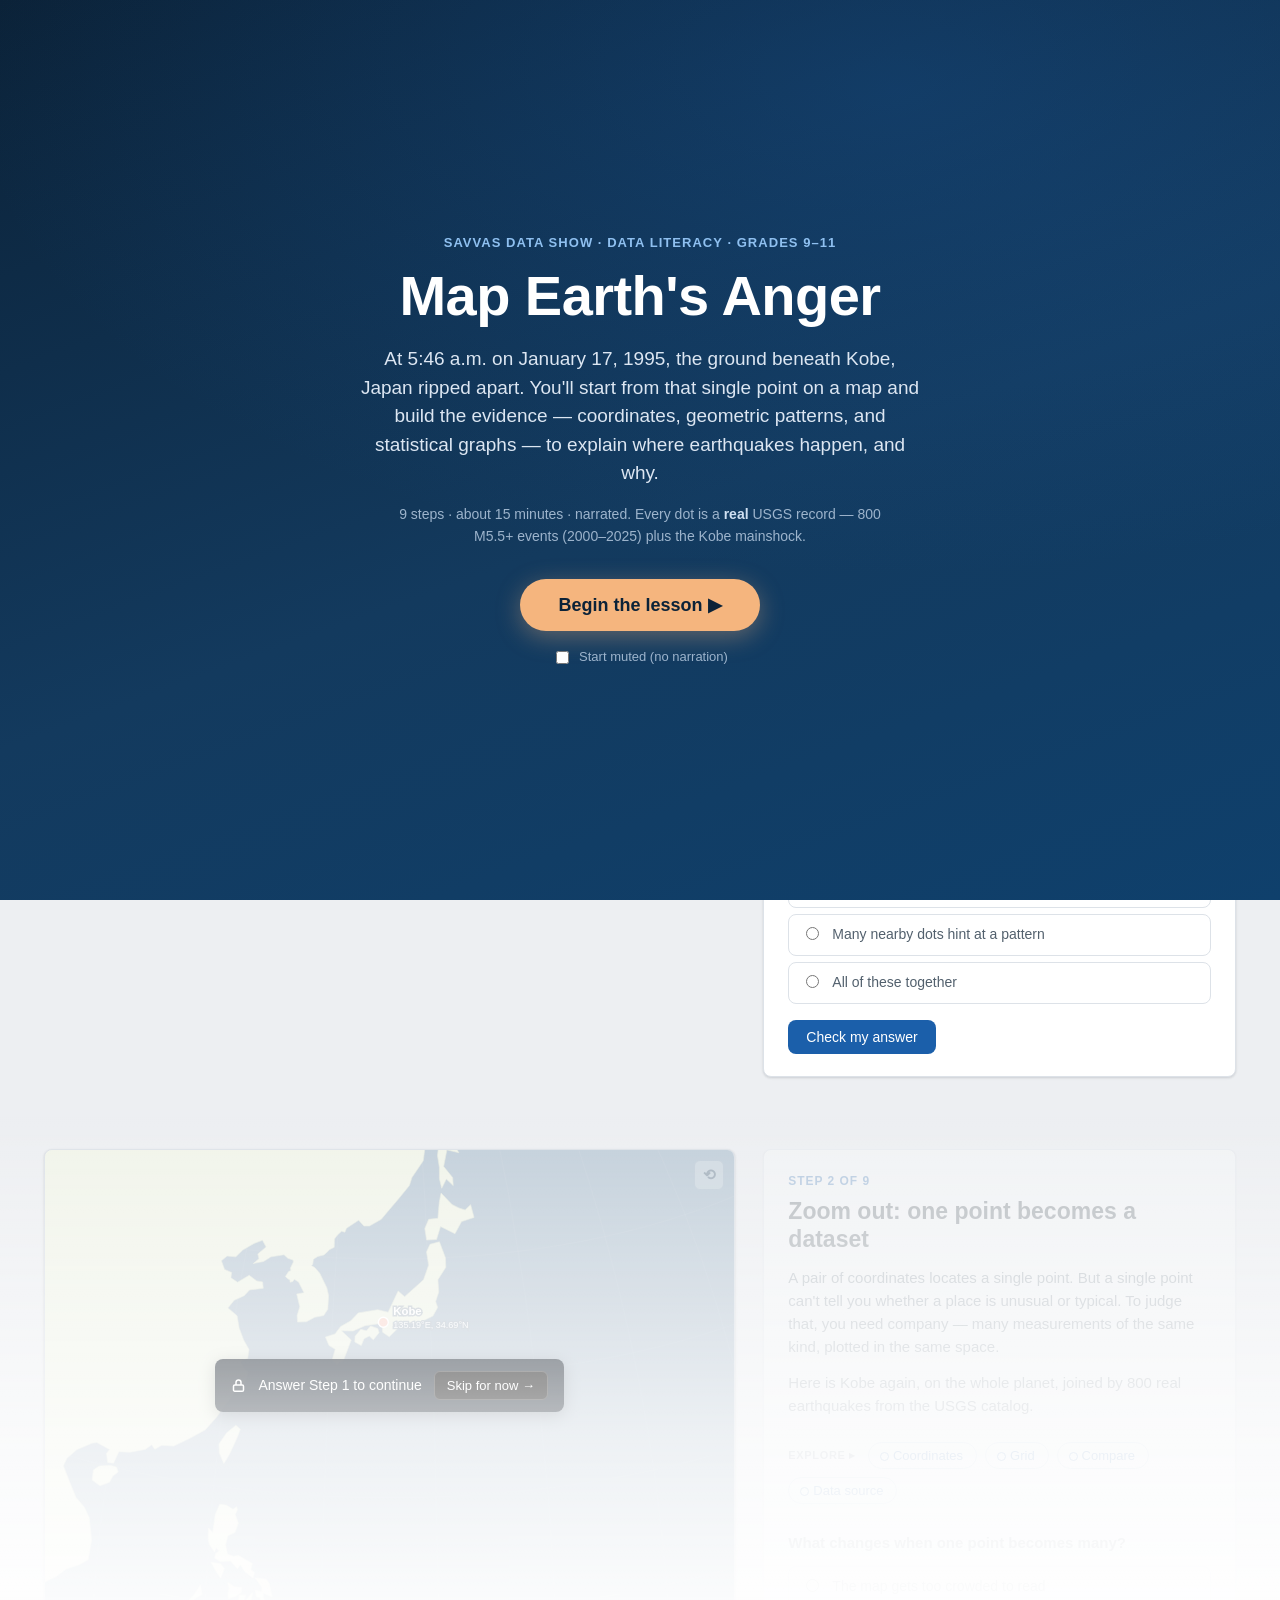
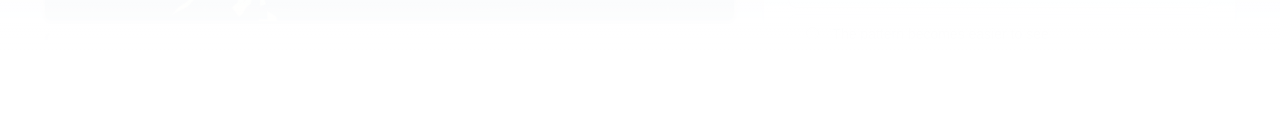
==== commit 0c2b5288: "Replace scroll-clamp with a height-capped peek step: page ends naturally at the next step (no snap-b" ====
--- a/index.html
+++ b/index.html
@@ -4,7 +4,7 @@
 <meta charset="UTF-8">
 <meta name="viewport" content="width=device-width, initial-scale=1.0">
 <title>Map Earth's Anger — Savvas Data Show</title>
-<link rel="stylesheet" href="styles.css?v=10">
+<link rel="stylesheet" href="styles.css?v=11">
 </head>
 <body>
 
@@ -516,6 +516,6 @@
 <script src="data/land-50m.js"></script>
 <script src="data/plates.js"></script>
 <script src="data/quakes.js"></script>
-<script src="app.js?v=9"></script>
+<script src="app.js?v=10"></script>
 </body>
 </html>
--- a/styles.css
+++ b/styles.css
@@ -78,6 +78,7 @@
   font-family: "Inter", "Helvetica Neue", Arial, sans-serif;
   font-size: 16px;
   line-height: 1.55;
+  overscroll-behavior-y: none;
 }
 
 h1, h2, h3 { font-weight: 600; line-height: 1.2; margin: 0 0 12px; }
@@ -443,14 +444,19 @@
   opacity: 1; transition: opacity 0.4s ease;
 }
 
-/* the NEXT (locked) step dissolves into white — the current step stays clear */
-.step.peek-veil { position: relative; }
+/* the NEXT (locked) step dissolves into white — the current step stays clear.
+   It is also height-capped so the page ends right here: the scroll just stops,
+   with no JS clamp and no snap-back bounce. */
+.step.peek-veil {
+  position: relative;
+  max-height: 600px; overflow: hidden;
+}
 .step.peek-veil::after {
   content: ""; position: absolute; left: 0; right: 0; top: 0; bottom: 0;
   background: linear-gradient(to bottom,
     rgba(255,255,255,0) 0px,
-    rgba(255,255,255,0.72) 150px,
-    #FFFFFF 320px);
+    rgba(255,255,255,0.7) 320px,
+    #FFFFFF 540px);
   pointer-events: none; z-index: 6;
 }
 .scroll-fade.at-bottom { opacity: 0; }
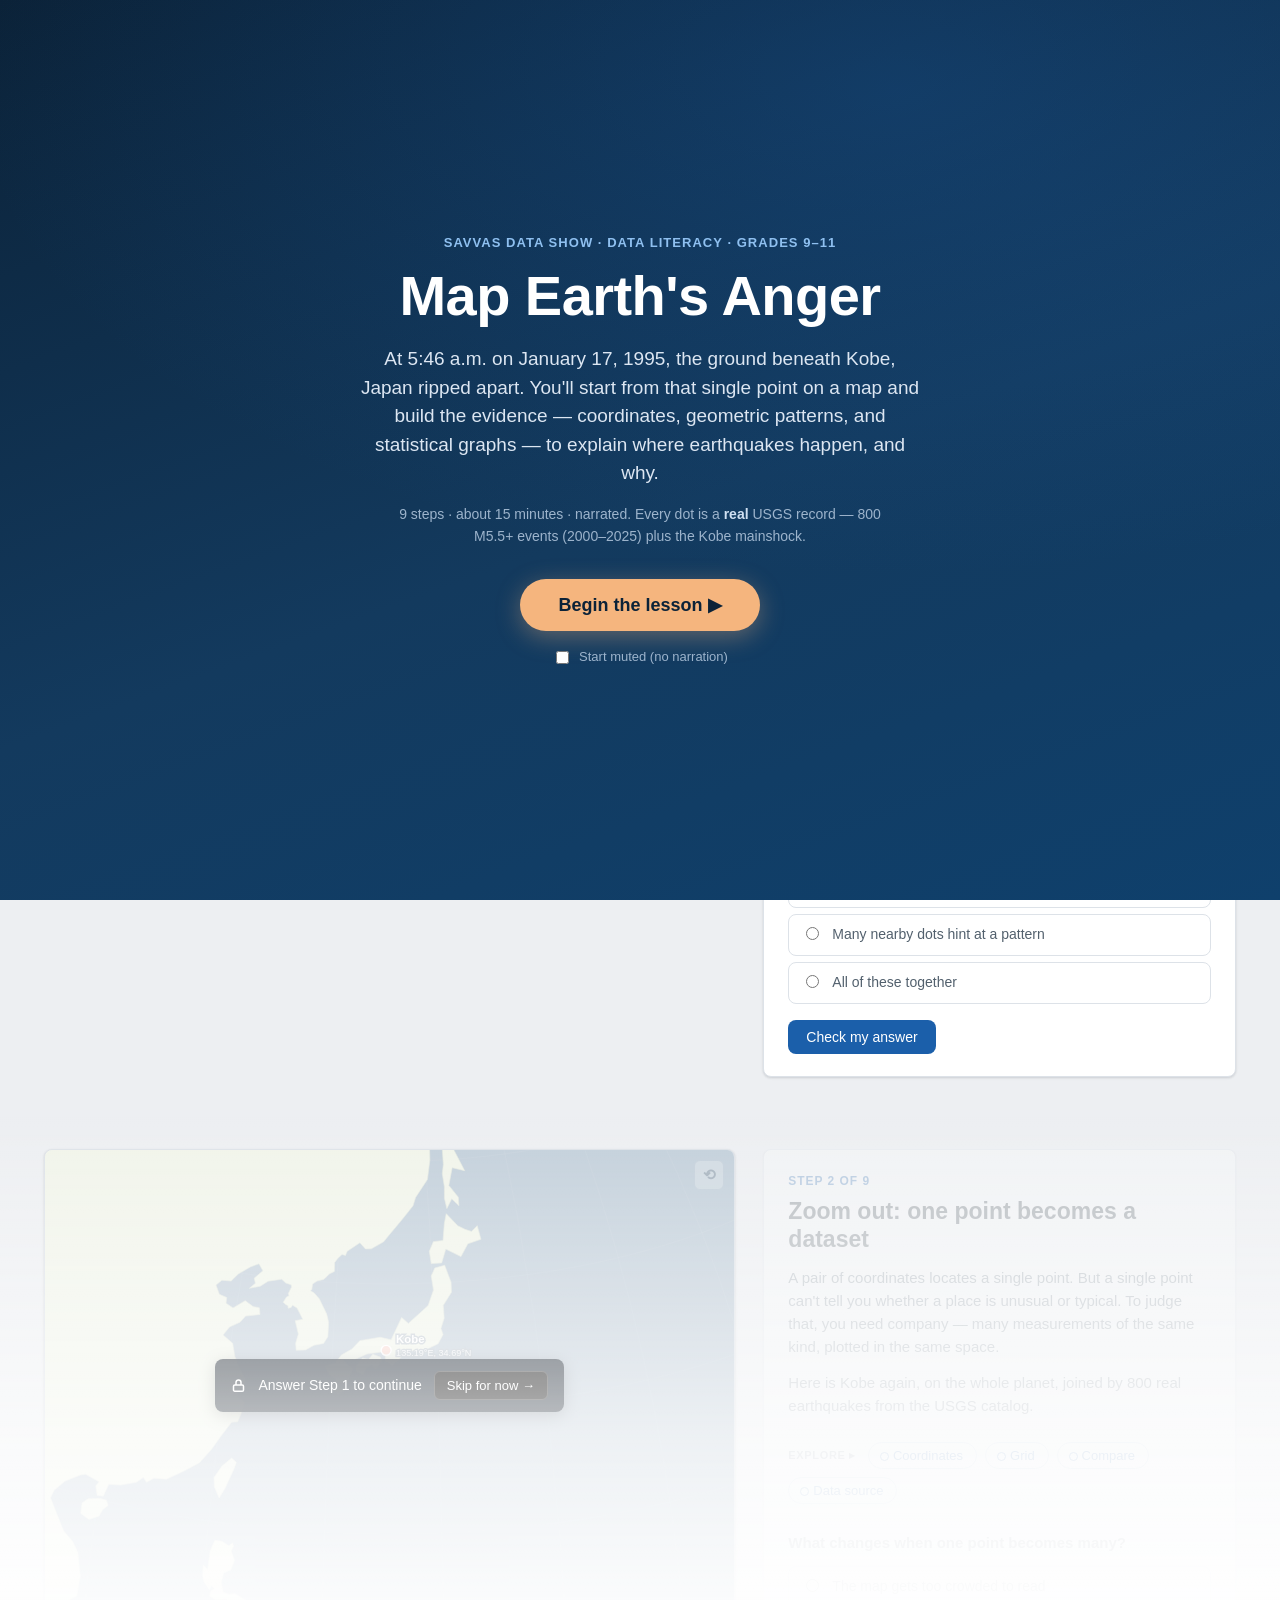
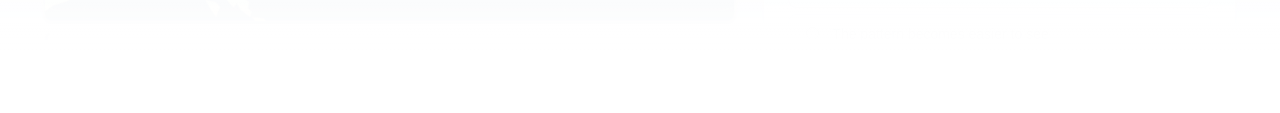
==== commit d0c6b284: "Add milestone celebrations: step-complete toast + progress-bar pulse, streak counter, pattern/halfwa" ====
--- a/index.html
+++ b/index.html
@@ -4,7 +4,7 @@
 <meta charset="UTF-8">
 <meta name="viewport" content="width=device-width, initial-scale=1.0">
 <title>Map Earth's Anger — Savvas Data Show</title>
-<link rel="stylesheet" href="styles.css?v=11">
+<link rel="stylesheet" href="styles.css?v=12">
 </head>
 <body>
 
@@ -494,6 +494,8 @@
 
 <div class="map-tooltip" id="map-tooltip" hidden></div>
 
+<div class="celebrate-toast" id="celebrate-toast" hidden></div>
+
 <div class="scroll-fade" id="scroll-fade" aria-hidden="true">
   <div class="scroll-cue"><span>⌄</span>scroll</div>
 </div>
@@ -516,6 +518,6 @@
 <script src="data/land-50m.js"></script>
 <script src="data/plates.js"></script>
 <script src="data/quakes.js"></script>
-<script src="app.js?v=10"></script>
+<script src="app.js?v=11"></script>
 </body>
 </html>
--- a/styles.css
+++ b/styles.css
@@ -554,3 +554,37 @@
 }
 .review-actions button.secondary { background: #fff; color: var(--primary); }
 .review-saved { font-size: 11px; color: var(--success); min-height: 14px; }
+
+/* ---------- Milestone celebrations ---------- */
+.celebrate-toast {
+  position: fixed; top: 64px; left: 50%;
+  transform: translateX(-50%) translateY(-14px);
+  z-index: 105; padding: 10px 22px; border-radius: 999px;
+  font-size: 14px; font-weight: 600; color: #fff; white-space: nowrap;
+  background: var(--success); box-shadow: 0 8px 26px rgba(31,41,51,0.24);
+  opacity: 0; pointer-events: none;
+  transition: opacity 0.3s ease, transform 0.3s ease;
+}
+.celebrate-toast[hidden] { display: none; }
+.celebrate-toast.show { opacity: 1; transform: translateX(-50%) translateY(0); }
+.celebrate-toast.tone-muted { background: var(--ink-soft); }
+
+.progress-fill.pulse { animation: progressPulse 0.75s ease; }
+@keyframes progressPulse {
+  0%   { box-shadow: 0 0 0 0 rgba(27,95,170,0.55); }
+  100% { box-shadow: 0 0 0 9px rgba(27,95,170,0); }
+}
+
+.confetti-wrap { position: fixed; inset: 0; pointer-events: none; z-index: 150; overflow: hidden; }
+.confetti-bit {
+  position: absolute; top: -16px; width: 8px; height: 14px; border-radius: 1px; opacity: 0;
+  animation-name: confettiFall; animation-timing-function: ease-in; animation-fill-mode: forwards;
+}
+@keyframes confettiFall {
+  0%   { opacity: 1; top: -16px; }
+  100% { opacity: 0; top: 100vh; }
+}
+@media (prefers-reduced-motion: reduce) {
+  .celebrate-toast { transition: opacity 0.2s ease; }
+  .progress-fill.pulse { animation: none; }
+}
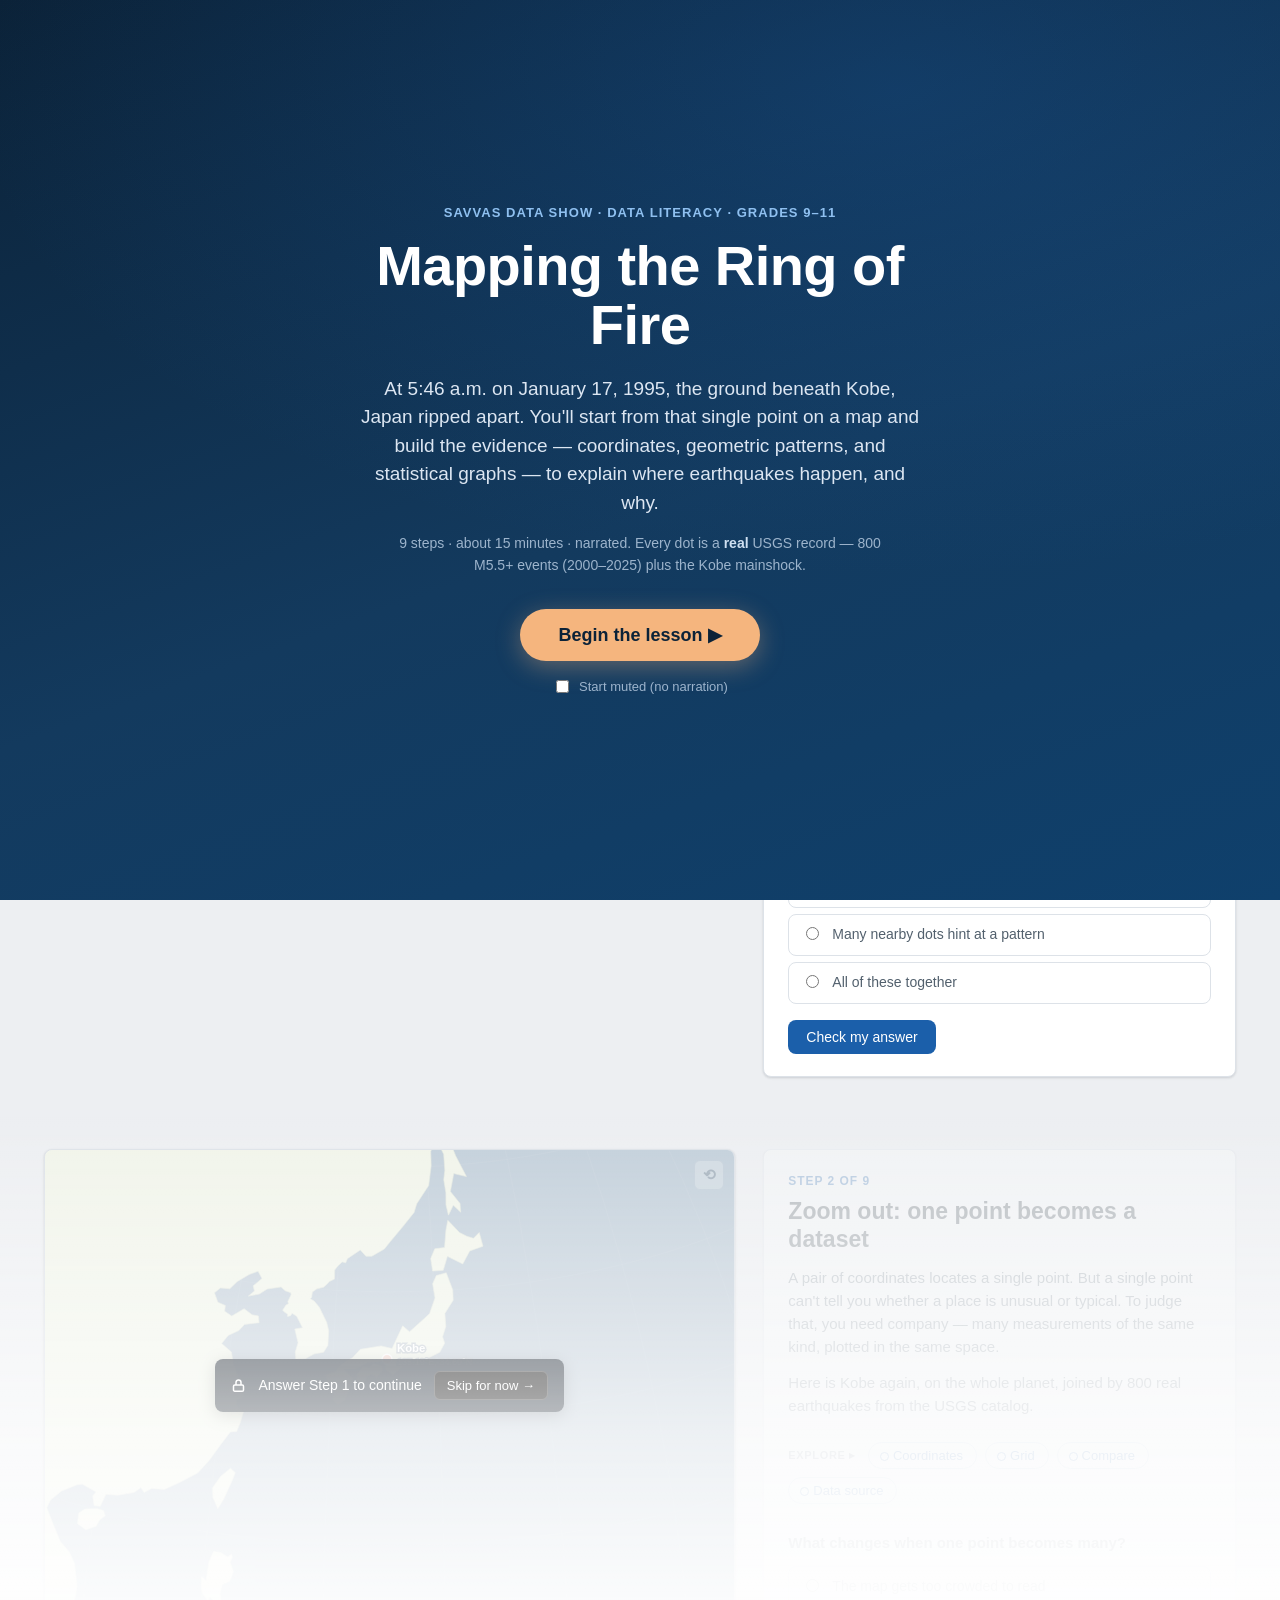
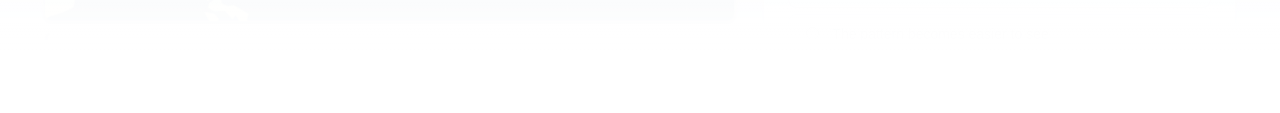
==== commit 525f18d0: "Wrong answers now retry instead of locking out; retitle to 'Mapping the Ring of Fire'; polish review" ====
--- a/index.html
+++ b/index.html
@@ -3,15 +3,15 @@
 <head>
 <meta charset="UTF-8">
 <meta name="viewport" content="width=device-width, initial-scale=1.0">
-<title>Map Earth's Anger — Savvas Data Show</title>
-<link rel="stylesheet" href="styles.css?v=12">
+<title>Mapping the Ring of Fire — Savvas Data Show</title>
+<link rel="stylesheet" href="styles.css?v=13">
 </head>
 <body>
 
 <div class="intro-screen" id="intro-screen">
   <div class="intro-inner">
     <p class="intro-kicker">Savvas Data Show · Data literacy · Grades 9–11</p>
-    <h1 class="intro-title">Map Earth's Anger</h1>
+    <h1 class="intro-title">Mapping the Ring of Fire</h1>
     <p class="intro-lede">At 5:46 a.m. on January 17, 1995, the ground beneath Kobe, Japan ripped apart.
     You'll start from that single point on a map and build the evidence — coordinates, geometric
     patterns, and statistical graphs — to explain where earthquakes happen, and why.</p>
@@ -27,7 +27,7 @@
 <nav class="topnav">
   <div class="nav-left">
     <span class="brand">Savvas <strong>Data Show</strong></span>
-    <span class="crumb">Map Earth's Anger · Kobe, 1995</span>
+    <span class="crumb">Mapping the Ring of Fire · Kobe, 1995</span>
   </div>
   <div class="nav-progress" aria-label="Lesson progress">
     <div class="progress-track"><div class="progress-fill" id="progress-fill"></div></div>
@@ -56,7 +56,7 @@
 
 <header class="lesson-header">
   <p class="kicker">Data literacy · Grades 9–11</p>
-  <h1>Map Earth's Anger</h1>
+  <h1>Mapping the Ring of Fire</h1>
   <p class="lede">At 5:46 a.m. on January 17, 1995, the ground beneath Kobe, Japan ripped apart.
   In this lesson you'll start from that single point on a map and build the evidence — coordinates,
   geometric patterns, and statistical graphs — to explain where earthquakes happen and why.
@@ -466,7 +466,7 @@
 
 <section class="lesson-end" id="lesson-end">
   <p class="end-kicker">Lesson complete</p>
-  <h2>You mapped Earth's anger.</h2>
+  <h2>You mapped the Ring of Fire.</h2>
   <p>You started from one dot at one pair of coordinates and built a full evidence chain — the same
   moves a working data scientist makes.</p>
   <ul class="end-recap">
@@ -518,6 +518,6 @@
 <script src="data/land-50m.js"></script>
 <script src="data/plates.js"></script>
 <script src="data/quakes.js"></script>
-<script src="app.js?v=11"></script>
+<script src="app.js?v=12"></script>
 </body>
 </html>
--- a/styles.css
+++ b/styles.css
@@ -527,33 +527,51 @@
 
 /* ---------- Review mode panel ---------- */
 .review-panel {
-  position: fixed; right: 16px; bottom: 16px; z-index: 95;
-  width: 320px; max-width: calc(100vw - 32px);
-  background: var(--card); border: 1px solid #C9D1DA; border-radius: 10px;
-  box-shadow: 0 8px 30px rgba(31,41,51,0.18);
+  position: fixed; right: 18px; bottom: 18px; z-index: 95;
+  width: 344px; max-width: calc(100vw - 36px);
+  background: var(--card); border: 1px solid #D4DAE2; border-radius: 14px;
+  box-shadow: 0 14px 44px rgba(31,41,51,0.22);
   font-size: 14px; overflow: hidden;
 }
 .review-head {
-  display: flex; align-items: center; justify-content: space-between;
-  padding: 10px 14px; background: var(--ink); color: #fff; cursor: pointer;
-}
-.review-head strong { font-size: 13px; letter-spacing: 0.03em; }
-.review-head .review-badge { font-size: 11px; background: rgba(255,255,255,0.2); border-radius: 999px; padding: 2px 8px; margin-left: 8px; }
-.review-body { padding: 14px; display: grid; gap: 10px; }
+  display: flex; align-items: center; gap: 10px;
+  padding: 13px 16px; cursor: pointer;
+  background: linear-gradient(135deg, #1B5FAA, #134878); color: #fff;
+}
+.review-head .review-icon { font-size: 15px; opacity: 0.9; }
+.review-title { display: flex; flex-direction: column; line-height: 1.25; min-width: 0; }
+.review-title strong { font-size: 13.5px; font-weight: 600; }
+.review-title small { font-size: 11px; opacity: 0.78; }
+.review-badge {
+  margin-left: auto; font-size: 11px; font-weight: 600;
+  background: rgba(255,255,255,0.22); border-radius: 999px; padding: 2px 9px;
+}
+.review-toggle { font-size: 12px; opacity: 0.85; width: 14px; text-align: center; }
+
+.review-body { padding: 16px; display: grid; gap: 12px; }
+.review-panel.collapsed { width: auto; }
 .review-panel.collapsed .review-body { display: none; }
-.review-step-label { font-size: 12px; color: var(--ink-faint); }
-.review-step-label strong { color: var(--ink); }
+.review-panel.collapsed .review-title small { display: none; }
+.review-panel.collapsed .review-badge { margin-left: 6px; }
+
+.review-step-chip {
+  justify-self: start;
+  background: #EAF2FB; color: var(--primary); border: 1px solid #CBDDF0;
+  font-size: 12px; font-weight: 600; padding: 4px 11px; border-radius: 999px;
+}
 .review-body textarea {
-  width: 100%; min-height: 80px; resize: vertical; padding: 9px 11px;
-  border: 1px solid #C9D1DA; border-radius: 6px; font: inherit; font-size: 13px;
-}
-.review-actions { display: flex; gap: 8px; }
-.review-actions button {
-  flex: 1; font-size: 13px; font-weight: 600; padding: 8px 10px; border-radius: 6px; cursor: pointer;
-  border: 1px solid var(--primary); background: var(--primary); color: #fff;
-}
-.review-actions button.secondary { background: #fff; color: var(--primary); }
-.review-saved { font-size: 11px; color: var(--success); min-height: 14px; }
+  width: 100%; min-height: 100px; resize: vertical; padding: 11px 12px;
+  border: 1px solid #C9D1DA; border-radius: 9px; font: inherit; font-size: 13.5px;
+  line-height: 1.45; color: var(--ink);
+}
+.review-body textarea:focus { outline: none; border-color: var(--primary); box-shadow: 0 0 0 3px rgba(27,95,170,0.12); }
+.review-foot { display: flex; align-items: center; gap: 9px; }
+.review-saved { font-size: 11.5px; color: var(--success); flex: 1; min-height: 14px; }
+.review-foot button { font-size: 13px; font-weight: 600; padding: 8px 14px; border-radius: 8px; cursor: pointer; border: 1px solid transparent; }
+.rv-export { background: var(--primary); color: #fff; }
+.rv-export:hover { background: var(--primary-dark); }
+.rv-clear { background: transparent; color: var(--ink-faint); border-color: #D4DAE2; }
+.rv-clear:hover { color: var(--error); border-color: var(--error); }
 
 /* ---------- Milestone celebrations ---------- */
 .celebrate-toast {
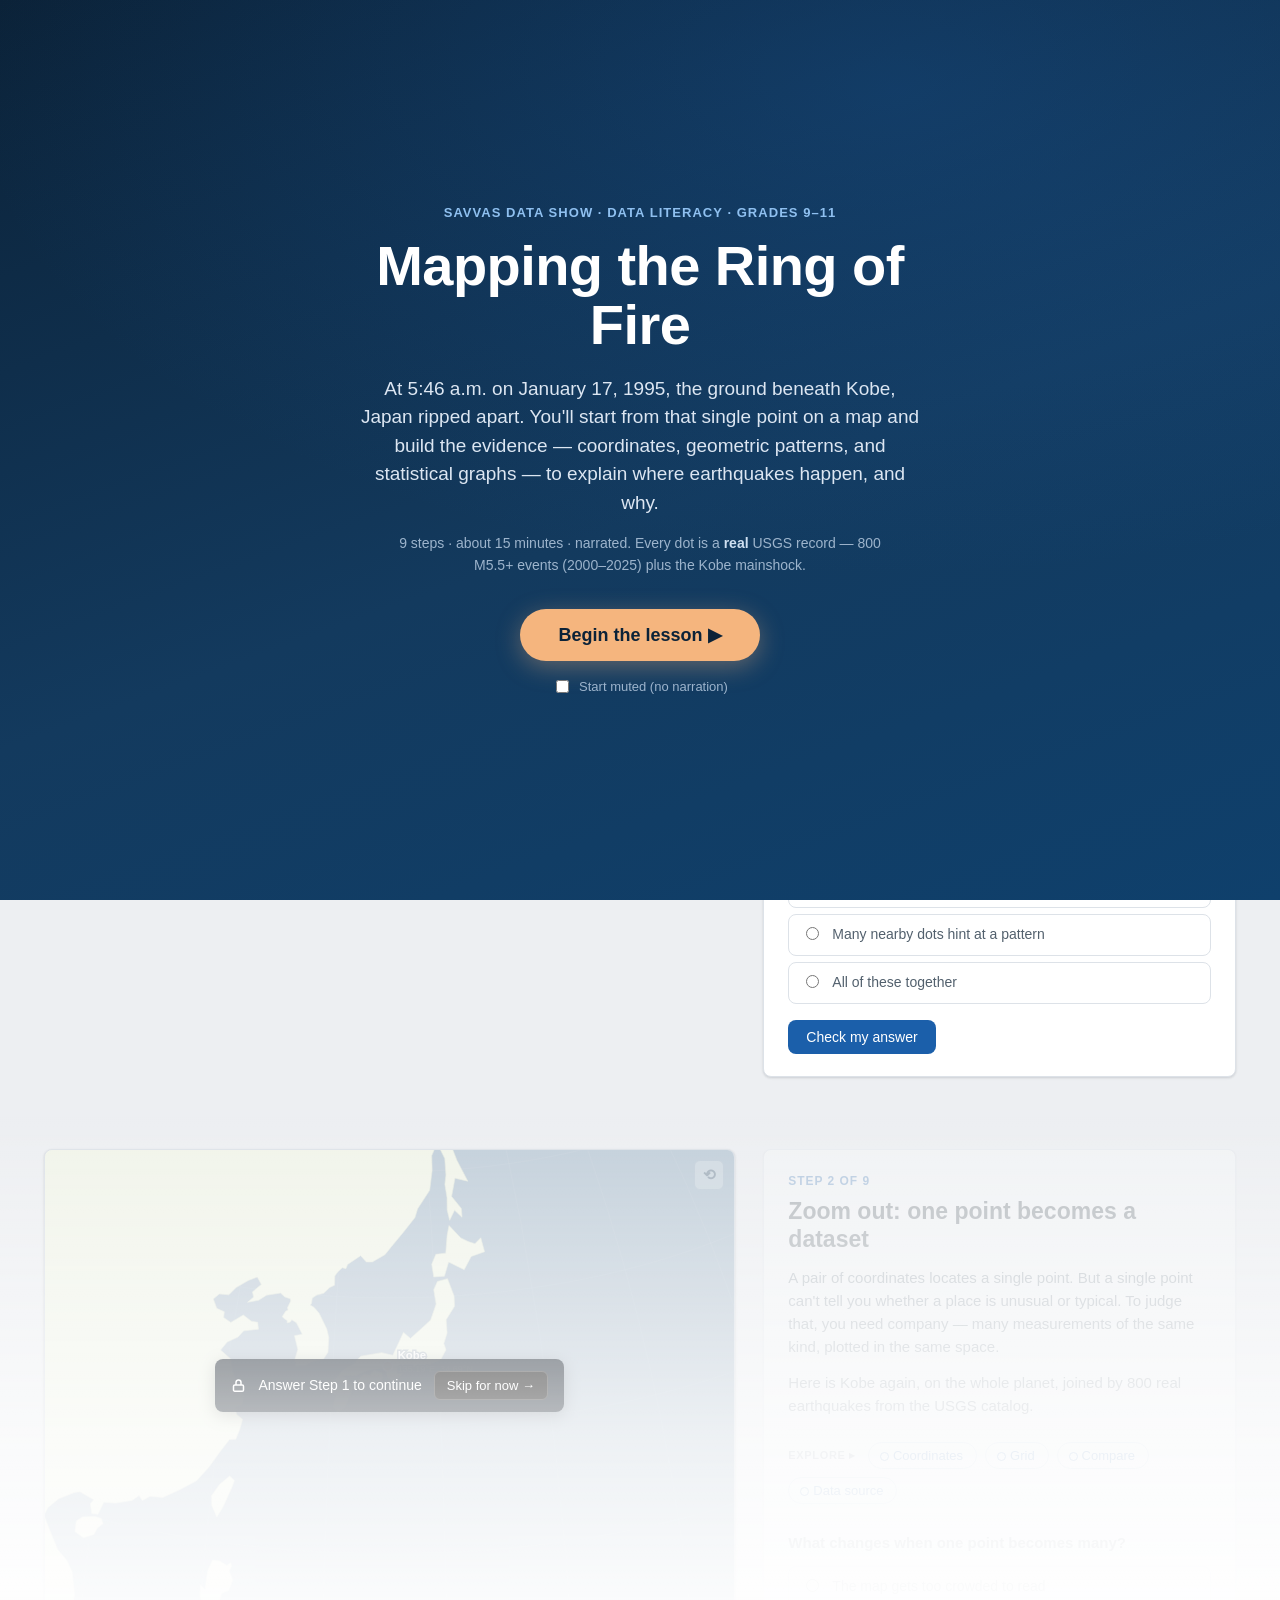
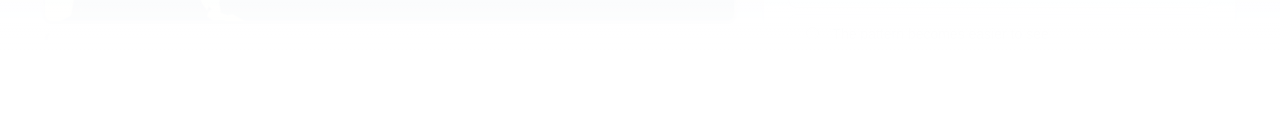
==== commit b6baef36: "Add second Data Show lesson: "The Broad Street Pump" (John Snow cholera, 1854) A sibling scrollytell" ====
--- a/index.html
+++ b/index.html
@@ -489,7 +489,7 @@
 </section>
 
 <footer class="lesson-footer">
-  <p>Savvas Data Show · classroom prototype · earthquake data: USGS earthquake catalog — random sample of 800 M5.5+ events (2000–2025) + the 1995 Kobe mainshock.</p>
+  <p>Savvas Data Show · classroom prototype · earthquake data: USGS earthquake catalog — random sample of 800 M5.5+ events (2000–2025) + the 1995 Kobe mainshock. Part of the Data Show series · <a href="cholera/" style="color:#1B5FAA">The Broad Street Pump (cholera, 1854) →</a>.</p>
 </footer>
 
 <div class="map-tooltip" id="map-tooltip" hidden></div>
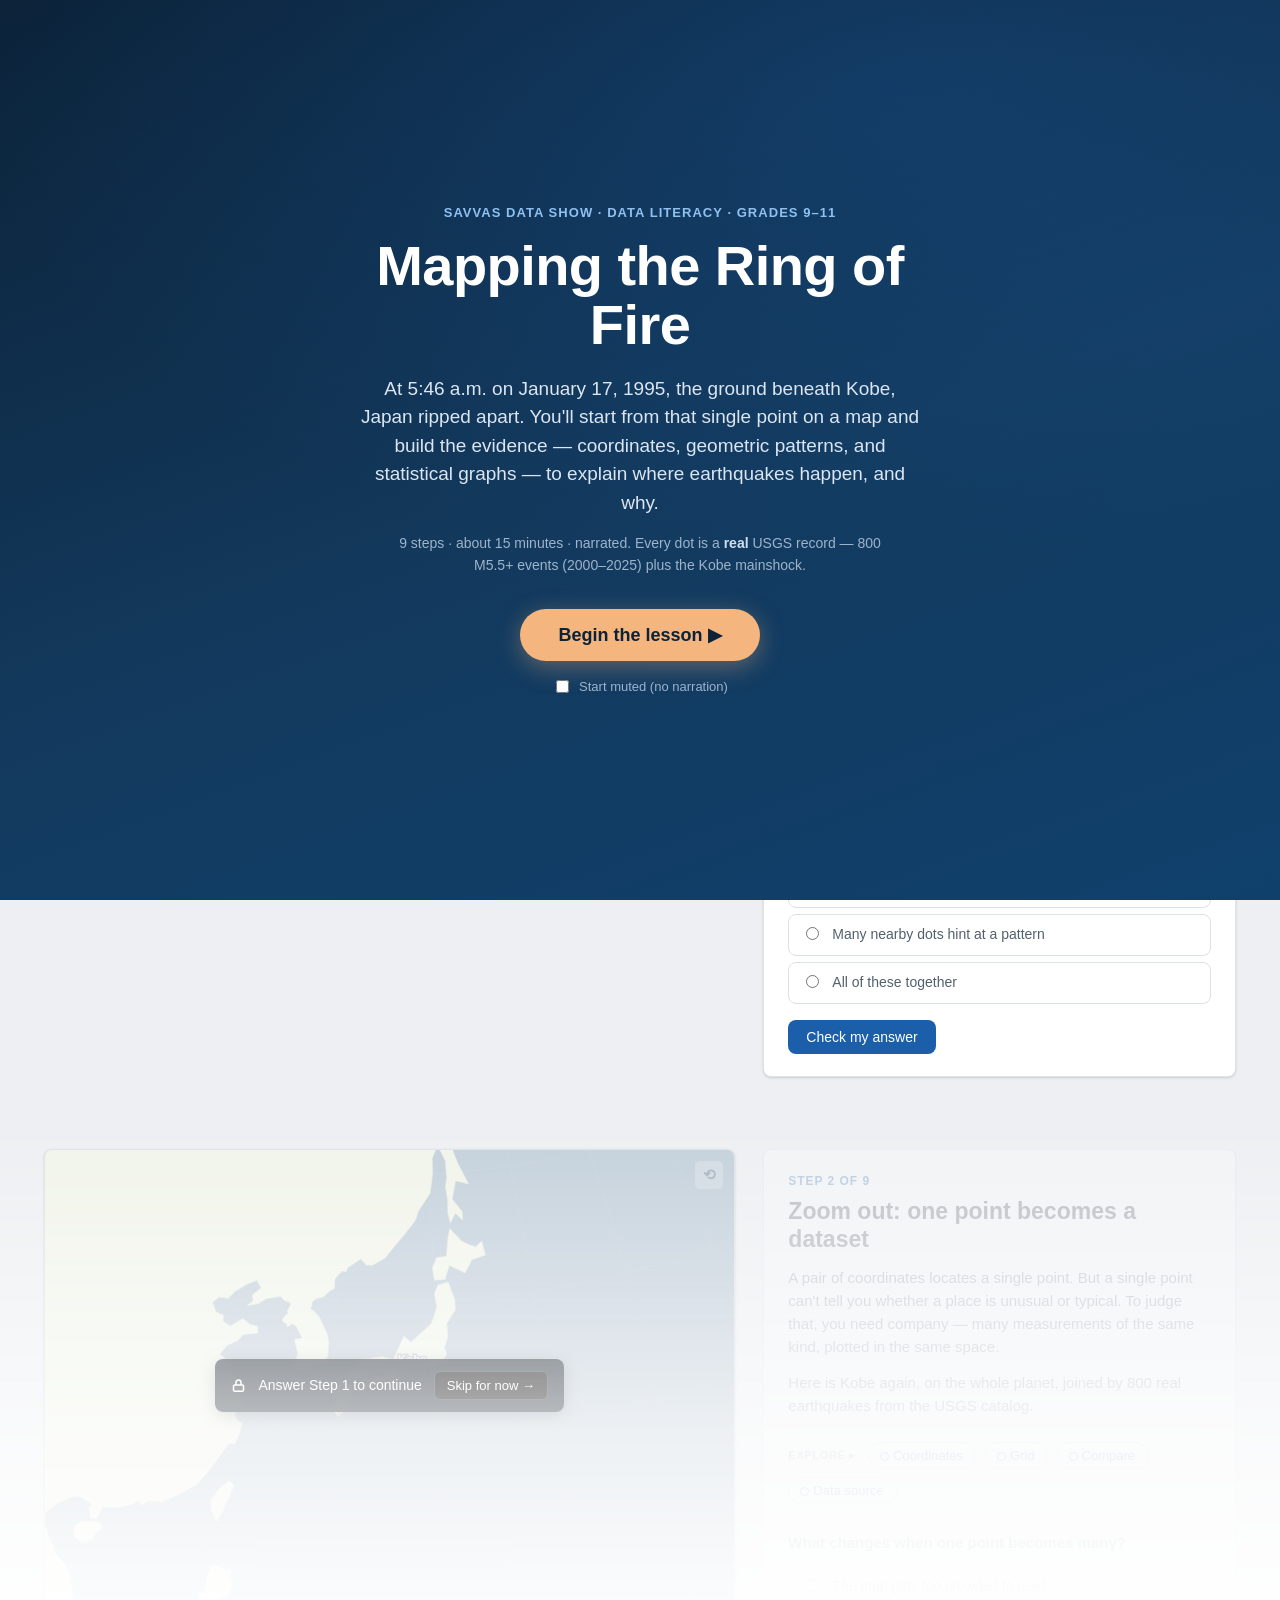
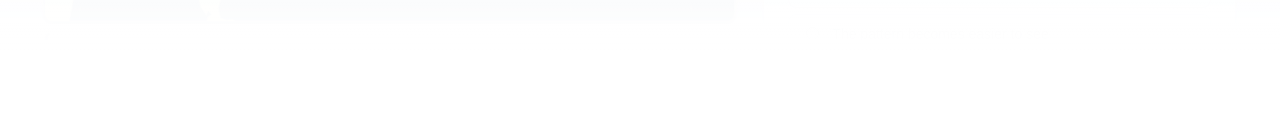
==== commit da0d0305: "Add third Data Show lesson: "Are We Alone?" (NASA exoplanets) Sibling scrollytelling lesson at /exop" ====
--- a/index.html
+++ b/index.html
@@ -489,7 +489,7 @@
 </section>
 
 <footer class="lesson-footer">
-  <p>Savvas Data Show · classroom prototype · earthquake data: USGS earthquake catalog — random sample of 800 M5.5+ events (2000–2025) + the 1995 Kobe mainshock. Part of the Data Show series · <a href="cholera/" style="color:#1B5FAA">The Broad Street Pump (cholera, 1854) →</a>.</p>
+  <p>Savvas Data Show · classroom prototype · earthquake data: USGS earthquake catalog — random sample of 800 M5.5+ events (2000–2025) + the 1995 Kobe mainshock. Part of the Data Show series · <a href="cholera/" style="color:#1B5FAA">The Broad Street Pump (cholera, 1854)</a> · <a href="exoplanets/" style="color:#1B5FAA">Are We Alone? (exoplanets) →</a>.</p>
 </footer>
 
 <div class="map-tooltip" id="map-tooltip" hidden></div>
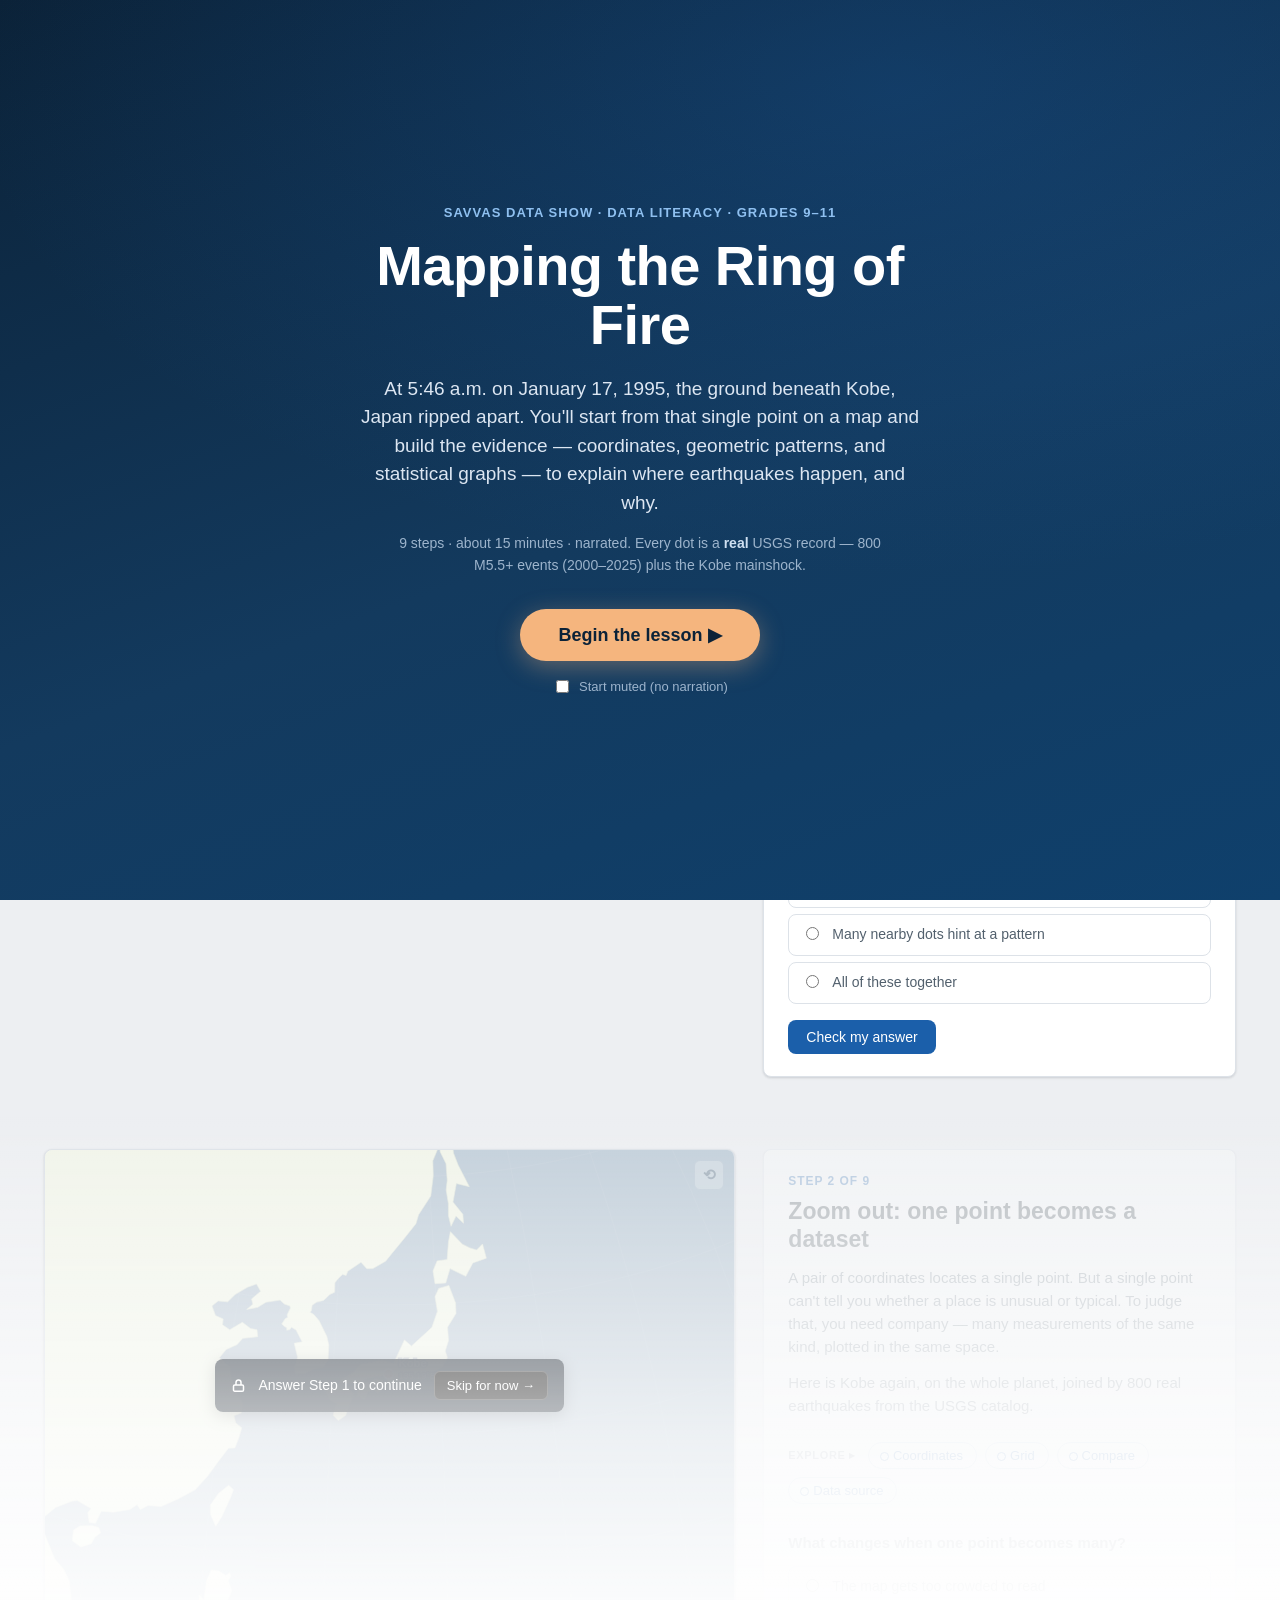
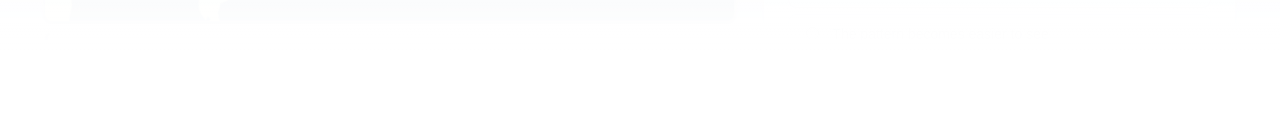
==== commit bb261ffa: "Add fourth Data Show lesson: "The Breathing Planet" (NOAA Keeling Curve); add exoplanet narration Fo" ====
--- a/index.html
+++ b/index.html
@@ -489,7 +489,7 @@
 </section>
 
 <footer class="lesson-footer">
-  <p>Savvas Data Show · classroom prototype · earthquake data: USGS earthquake catalog — random sample of 800 M5.5+ events (2000–2025) + the 1995 Kobe mainshock. Part of the Data Show series · <a href="cholera/" style="color:#1B5FAA">The Broad Street Pump (cholera, 1854)</a> · <a href="exoplanets/" style="color:#1B5FAA">Are We Alone? (exoplanets) →</a>.</p>
+  <p>Savvas Data Show · classroom prototype · earthquake data: USGS earthquake catalog — random sample of 800 M5.5+ events (2000–2025) + the 1995 Kobe mainshock. Part of the Data Show series · <a href="cholera/" style="color:#1B5FAA">The Broad Street Pump (cholera, 1854)</a> · <a href="exoplanets/" style="color:#1B5FAA">Are We Alone? (exoplanets)</a> · <a href="climate/" style="color:#1B5FAA">The Breathing Planet (CO₂) →</a>.</p>
 </footer>
 
 <div class="map-tooltip" id="map-tooltip" hidden></div>
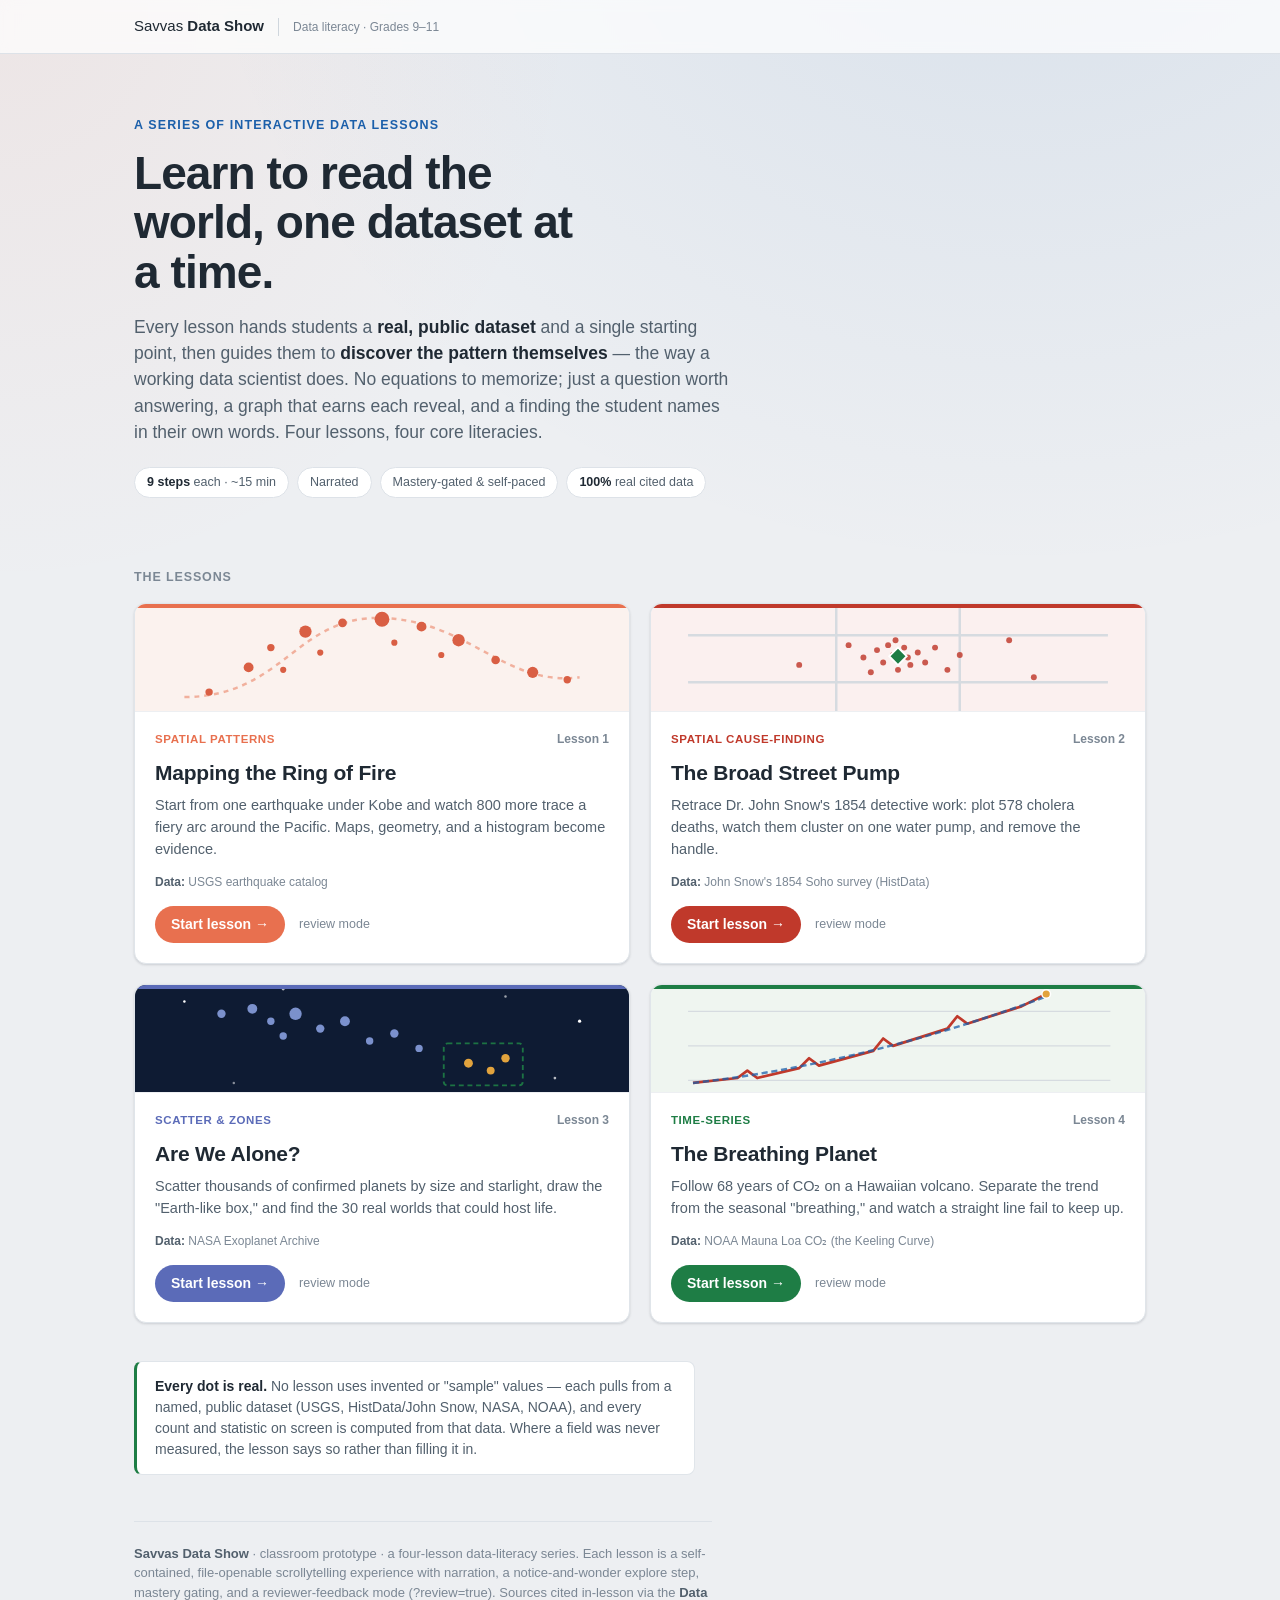
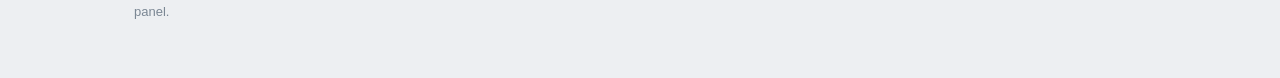
==== commit f6f0c9fa: "Add series landing hub at root; move earthquake lesson to /earthquakes/ The root URL is now a Savvas" ====
--- a/index.html
+++ b/index.html
@@ -3,521 +3,187 @@
 <head>
 <meta charset="UTF-8">
 <meta name="viewport" content="width=device-width, initial-scale=1.0">
-<title>Mapping the Ring of Fire — Savvas Data Show</title>
-<link rel="stylesheet" href="styles.css?v=13">
+<title>Savvas Data Show — Data Literacy Lessons</title>
+<style>
+  :root{
+    --surface:#EDEFF2; --card:#fff; --ink:#1F2933; --ink-soft:#52606D; --ink-faint:#7B8794;
+    --primary:#1B5FAA; --primary-dark:#134878; --radius:12px; --success:#1E7D45;
+    --shadow:0 1px 3px rgba(31,41,51,.10),0 1px 2px rgba(31,41,51,.06);
+    --shadow-lg:0 18px 40px rgba(31,41,51,.16);
+  }
+  *{box-sizing:border-box;margin:0;padding:0}
+  html{scroll-behavior:smooth}
+  body{
+    background:
+      radial-gradient(120% 80% at 80% -10%, rgba(27,95,170,.10), transparent 55%),
+      radial-gradient(90% 70% at 0% 0%, rgba(232,112,79,.08), transparent 50%),
+      var(--surface);
+    color:var(--ink); font-family:"Inter","Helvetica Neue",Arial,sans-serif;
+    line-height:1.5; -webkit-font-smoothing:antialiased; min-height:100vh;
+  }
+  a{color:var(--primary);text-decoration:none}
+  .wrap{max-width:1060px;margin:0 auto;padding:0 24px}
+
+  .topnav{display:flex;align-items:center;height:54px;border-bottom:1px solid #DDE2E8;background:rgba(255,255,255,.7);backdrop-filter:blur(6px);position:sticky;top:0;z-index:10}
+  .brand{font-size:15px;color:var(--ink)}
+  .brand strong{font-weight:700}
+  .nav-tag{font-size:12px;color:var(--ink-faint);border-left:1px solid #CfD6DD;padding-left:14px;margin-left:14px}
+
+  header.hero{padding:62px 0 30px}
+  .kicker{font-size:12.5px;font-weight:600;letter-spacing:.09em;text-transform:uppercase;color:var(--primary)}
+  h1{font-size:clamp(30px,5vw,46px);line-height:1.08;letter-spacing:-.02em;margin:14px 0 16px;max-width:18ch}
+  .lede{font-size:17.5px;color:var(--ink-soft);max-width:62ch}
+  .lede strong{color:var(--ink);font-weight:600}
+  .pills{display:flex;flex-wrap:wrap;gap:8px;margin-top:22px}
+  .pill{font-size:12.5px;color:var(--ink-soft);background:#fff;border:1px solid #DDE2E8;border-radius:999px;padding:5px 12px}
+  .pill b{color:var(--ink);font-weight:600}
+
+  .section-label{font-size:12.5px;font-weight:600;letter-spacing:.07em;text-transform:uppercase;color:var(--ink-faint);margin:40px 0 16px}
+  .grid{display:grid;grid-template-columns:repeat(2,1fr);gap:20px;padding-bottom:8px}
+  @media(max-width:720px){.grid{grid-template-columns:1fr}}
+
+  .card{position:relative;background:var(--card);border:1px solid #E0E5EA;border-radius:var(--radius);box-shadow:var(--shadow);overflow:hidden;display:flex;flex-direction:column;transition:transform .18s ease,box-shadow .18s ease;cursor:pointer}
+  .card:hover{transform:translateY(-3px);box-shadow:var(--shadow-lg)}
+  .card .motif{height:108px;display:block;width:100%;border-bottom:1px solid #EDEFF2}
+  .card-body{padding:18px 20px 20px;display:flex;flex-direction:column;flex:1}
+  .lit-tag{font-size:11.5px;font-weight:600;letter-spacing:.05em;text-transform:uppercase}
+  .num{font-size:12px;color:var(--ink-faint);font-weight:600}
+  .card h2{font-size:21px;letter-spacing:-.01em;margin:9px 0 7px;color:var(--ink)}
+  .card p{font-size:14.5px;color:var(--ink-soft);flex:1}
+  .src{font-size:12px;color:var(--ink-faint);margin-top:12px}
+  .src b{color:var(--ink-soft);font-weight:600}
+  .card-foot{display:flex;align-items:center;gap:14px;margin-top:15px}
+  .start{font-size:14px;font-weight:600;color:#fff;border-radius:999px;padding:8px 16px;display:inline-block}
+  .start::after{content:"";position:absolute;inset:0;z-index:1}            /* stretched link */
+  .review{font-size:12.5px;color:var(--ink-faint);position:relative;z-index:2}
+  .review:hover{color:var(--primary)}
+  .topline{position:absolute;top:0;left:0;right:0;height:4px;z-index:2}
+
+  footer{margin:46px 0 56px;padding-top:22px;border-top:1px solid #DDE2E8;font-size:13px;color:var(--ink-faint);max-width:80ch}
+  footer b{color:var(--ink-soft);font-weight:600}
+  .real-note{margin-top:30px;background:#fff;border:1px solid #E0E5EA;border-left:3px solid var(--success);border-radius:8px;padding:14px 18px;font-size:14px;color:var(--ink-soft);max-width:72ch}
+  .real-note b{color:var(--ink)}
+</style>
 </head>
 <body>
 
-<div class="intro-screen" id="intro-screen">
-  <div class="intro-inner">
-    <p class="intro-kicker">Savvas Data Show · Data literacy · Grades 9–11</p>
-    <h1 class="intro-title">Mapping the Ring of Fire</h1>
-    <p class="intro-lede">At 5:46 a.m. on January 17, 1995, the ground beneath Kobe, Japan ripped apart.
-    You'll start from that single point on a map and build the evidence — coordinates, geometric
-    patterns, and statistical graphs — to explain where earthquakes happen, and why.</p>
-    <p class="intro-meta">9 steps · about 15 minutes · narrated. Every dot is a <strong>real</strong>
-    USGS record — 800 M5.5+ events (2000–2025) plus the Kobe mainshock.</p>
-    <div class="intro-actions">
-      <button class="intro-begin" id="intro-begin">Begin the lesson ▶</button>
-      <label class="intro-sound"><input type="checkbox" id="intro-mute"> Start muted (no narration)</label>
+<nav class="topnav"><div class="wrap" style="display:flex;align-items:center;width:100%">
+  <span class="brand">Savvas <strong>Data Show</strong></span>
+  <span class="nav-tag">Data literacy · Grades 9–11</span>
+</div></nav>
+
+<div class="wrap">
+  <header class="hero">
+    <p class="kicker">A series of interactive data lessons</p>
+    <h1>Learn to read the world, one dataset at a time.</h1>
+    <p class="lede">Every lesson hands students a <strong>real, public dataset</strong> and a single starting
+    point, then guides them to <strong>discover the pattern themselves</strong> — the way a working data
+    scientist does. No equations to memorize; just a question worth answering, a graph that earns each
+    reveal, and a finding the student names in their own words. Four lessons, four core literacies.</p>
+    <div class="pills">
+      <span class="pill"><b>9 steps</b> each · ~15 min</span>
+      <span class="pill">Narrated</span>
+      <span class="pill">Mastery-gated &amp; self-paced</span>
+      <span class="pill"><b>100%</b> real cited data</span>
     </div>
+  </header>
+
+  <p class="section-label">The lessons</p>
+  <div class="grid">
+
+    <!-- EARTHQUAKES -->
+    <div class="card">
+      <span class="topline" style="background:#E8704F"></span>
+      <svg class="motif" viewBox="0 0 400 108" preserveAspectRatio="xMidYMid slice" aria-hidden="true">
+        <rect width="400" height="108" fill="#FBF2EE"/>
+        <path d="M40 86 C 120 86 130 20 200 22 C 270 24 300 78 360 70" fill="none" stroke="#E8704F" stroke-width="2" stroke-dasharray="4 4" opacity=".5"/>
+        <g fill="#D95F44">
+          <circle cx="60" cy="82" r="3"/><circle cx="92" cy="62" r="4"/><circle cx="110" cy="46" r="3"/><circle cx="138" cy="33" r="5"/><circle cx="168" cy="26" r="3.5"/><circle cx="200" cy="23" r="6"/><circle cx="232" cy="29" r="4"/><circle cx="262" cy="40" r="5"/><circle cx="292" cy="56" r="3.5"/><circle cx="322" cy="66" r="4.5"/><circle cx="350" cy="72" r="3"/>
+          <circle cx="150" cy="50" r="2.5"/><circle cx="210" cy="42" r="2.5"/><circle cx="248" cy="52" r="2.5"/><circle cx="120" cy="64" r="2.5"/>
+        </g>
+      </svg>
+      <div class="card-body">
+        <div style="display:flex;justify-content:space-between;align-items:baseline"><span class="lit-tag" style="color:#E8704F">Spatial patterns</span><span class="num">Lesson 1</span></div>
+        <h2>Mapping the Ring of Fire</h2>
+        <p>Start from one earthquake under Kobe and watch 800 more trace a fiery arc around the Pacific. Maps, geometry, and a histogram become evidence.</p>
+        <div class="src"><b>Data:</b> USGS earthquake catalog</div>
+        <div class="card-foot"><a class="start" style="background:#E8704F" href="earthquakes/">Start lesson →</a><a class="review" href="earthquakes/?review=true">review mode</a></div>
+      </div>
+    </div>
+
+    <!-- CHOLERA -->
+    <div class="card">
+      <span class="topline" style="background:#C0392B"></span>
+      <svg class="motif" viewBox="0 0 400 108" preserveAspectRatio="xMidYMid slice" aria-hidden="true">
+        <rect width="400" height="108" fill="#FBF0EF"/>
+        <g stroke="#D6DBE0" stroke-width="2"><path d="M30 36 H370"/><path d="M30 74 H370"/><path d="M150 12 V100"/><path d="M250 12 V100"/></g>
+        <g fill="#C0392B" opacity=".82">
+          <circle cx="196" cy="52" r="2.4"/><circle cx="205" cy="46" r="2.4"/><circle cx="188" cy="58" r="2.4"/><circle cx="210" cy="60" r="2.4"/><circle cx="200" cy="64" r="2.4"/><circle cx="183" cy="48" r="2.4"/><circle cx="216" cy="50" r="2.4"/><circle cx="192" cy="44" r="2.4"/><circle cx="222" cy="58" r="2.4"/><circle cx="178" cy="66" r="2.4"/><circle cx="208" cy="54" r="2.4"/><circle cx="198" cy="40" r="2.4"/><circle cx="230" cy="46" r="2.4"/><circle cx="172" cy="54" r="2.4"/><circle cx="240" cy="64" r="2.4"/><circle cx="160" cy="44" r="2.4"/><circle cx="250" cy="52" r="2.4"/><circle cx="120" cy="60" r="2.4"/><circle cx="290" cy="40" r="2.4"/><circle cx="310" cy="70" r="2.4"/>
+        </g>
+        <g transform="translate(200,53) rotate(45)"><rect x="-5" y="-5" width="10" height="10" fill="#1E7D45" stroke="#fff" stroke-width="1.5"/></g>
+      </svg>
+      <div class="card-body">
+        <div style="display:flex;justify-content:space-between;align-items:baseline"><span class="lit-tag" style="color:#C0392B">Spatial cause-finding</span><span class="num">Lesson 2</span></div>
+        <h2>The Broad Street Pump</h2>
+        <p>Retrace Dr. John Snow's 1854 detective work: plot 578 cholera deaths, watch them cluster on one water pump, and remove the handle.</p>
+        <div class="src"><b>Data:</b> John Snow's 1854 Soho survey (HistData)</div>
+        <div class="card-foot"><a class="start" style="background:#C0392B" href="cholera/">Start lesson →</a><a class="review" href="cholera/?review=true">review mode</a></div>
+      </div>
+    </div>
+
+    <!-- EXOPLANETS -->
+    <div class="card">
+      <span class="topline" style="background:#5B6BB8"></span>
+      <svg class="motif" viewBox="0 0 400 108" preserveAspectRatio="xMidYMid slice" aria-hidden="true">
+        <rect width="400" height="108" fill="#0E1B33"/>
+        <g fill="#fff"><circle cx="40" cy="24" r="1"/><circle cx="120" cy="14" r="1.2" opacity=".7"/><circle cx="300" cy="20" r="1" opacity=".6"/><circle cx="360" cy="40" r="1.3"/><circle cx="80" cy="90" r="1" opacity=".5"/><circle cx="340" cy="86" r="1.1" opacity=".7"/></g>
+        <rect x="250" y="58" width="64" height="34" rx="3" fill="none" stroke="#1E7D45" stroke-width="1.5" stroke-dasharray="4 3" opacity=".9"/>
+        <g fill="#8FA6E8" opacity=".85"><circle cx="70" cy="34" r="3.4"/><circle cx="95" cy="30" r="4"/><circle cx="110" cy="40" r="3"/><circle cx="130" cy="34" r="5"/><circle cx="150" cy="46" r="3.4"/><circle cx="120" cy="52" r="3"/><circle cx="170" cy="40" r="4"/><circle cx="190" cy="56" r="3"/><circle cx="210" cy="50" r="3.4"/><circle cx="230" cy="62" r="3"/></g>
+        <g fill="#E2A33D"><circle cx="270" cy="74" r="3.6"/><circle cx="288" cy="80" r="3.2"/><circle cx="300" cy="70" r="3.4"/></g>
+      </svg>
+      <div class="card-body">
+        <div style="display:flex;justify-content:space-between;align-items:baseline"><span class="lit-tag" style="color:#5B6BB8">Scatter &amp; zones</span><span class="num">Lesson 3</span></div>
+        <h2>Are We Alone?</h2>
+        <p>Scatter thousands of confirmed planets by size and starlight, draw the "Earth-like box," and find the 30 real worlds that could host life.</p>
+        <div class="src"><b>Data:</b> NASA Exoplanet Archive</div>
+        <div class="card-foot"><a class="start" style="background:#5B6BB8" href="exoplanets/">Start lesson →</a><a class="review" href="exoplanets/?review=true">review mode</a></div>
+      </div>
+    </div>
+
+    <!-- CLIMATE -->
+    <div class="card">
+      <span class="topline" style="background:#1E7D45"></span>
+      <svg class="motif" viewBox="0 0 400 108" preserveAspectRatio="xMidYMid slice" aria-hidden="true">
+        <rect width="400" height="108" fill="#EFF5F0"/>
+        <g stroke="#D6DBE0" stroke-width="1"><path d="M30 88 H372"/><path d="M30 60 H372"/><path d="M30 32 H372"/></g>
+        <path d="M34 90 L70 86 L78 80 L86 86 L120 78 L128 70 L136 76 L180 64 L188 54 L196 60 L240 46 L248 36 L256 42 L300 28 L320 18" fill="none" stroke="#C0392B" stroke-width="2.2" stroke-linejoin="round"/>
+        <path d="M34 90 C 140 78 240 50 320 20" fill="none" stroke="#1B5FAA" stroke-width="2" stroke-dasharray="5 3" opacity=".75"/>
+        <circle cx="320" cy="18" r="3.5" fill="#E2A33D" stroke="#fff" stroke-width="1.2"/>
+      </svg>
+      <div class="card-body">
+        <div style="display:flex;justify-content:space-between;align-items:baseline"><span class="lit-tag" style="color:#1E7D45">Time-series</span><span class="num">Lesson 4</span></div>
+        <h2>The Breathing Planet</h2>
+        <p>Follow 68 years of CO₂ on a Hawaiian volcano. Separate the trend from the seasonal "breathing," and watch a straight line fail to keep up.</p>
+        <div class="src"><b>Data:</b> NOAA Mauna Loa CO₂ (the Keeling Curve)</div>
+        <div class="card-foot"><a class="start" style="background:#1E7D45" href="climate/">Start lesson →</a><a class="review" href="climate/?review=true">review mode</a></div>
+      </div>
+    </div>
+
   </div>
+
+  <div class="real-note">
+    <b>Every dot is real.</b> No lesson uses invented or "sample" values — each pulls from a named, public
+    dataset (USGS, HistData/John Snow, NASA, NOAA), and every count and statistic on screen is computed from
+    that data. Where a field was never measured, the lesson says so rather than filling it in.
+  </div>
+
+  <footer>
+    <p><b>Savvas Data Show</b> · classroom prototype · a four-lesson data-literacy series. Each lesson is a
+    self-contained, file-openable scrollytelling experience with narration, a notice-and-wonder explore step,
+    mastery gating, and a reviewer-feedback mode (<span style="white-space:nowrap">?review=true</span>).
+    Sources cited in-lesson via the <b>Data</b> panel.</p>
+  </footer>
 </div>
 
-<nav class="topnav">
-  <div class="nav-left">
-    <span class="brand">Savvas <strong>Data Show</strong></span>
-    <span class="crumb">Mapping the Ring of Fire · Kobe, 1995</span>
-  </div>
-  <div class="nav-progress" aria-label="Lesson progress">
-    <div class="progress-track"><div class="progress-fill" id="progress-fill"></div></div>
-    <span class="progress-label" id="progress-label">0 / 9 checks</span>
-  </div>
-  <div class="nav-right">
-    <button class="nav-btn" id="nav-sound">Sound: on</button>
-    <button class="nav-btn" id="nav-notes">Notes</button>
-    <button class="nav-btn" id="nav-data">Data</button>
-    <button class="nav-btn" id="nav-explore">Explore</button>
-  </div>
-</nav>
-
-<div class="notes-panel" id="notes-panel" hidden>
-  <div class="notes-head"><span>My notes</span><button class="panel-close" id="notes-close">×</button></div>
-  <textarea id="notes-text" placeholder="Jot observations here. Notes stay on this page only."></textarea>
-</div>
-
-<div class="data-modal" id="data-modal" hidden>
-  <div class="data-modal-inner">
-    <div class="notes-head"><span>The dataset (first 30 rows)</span><button class="panel-close" id="data-close">×</button></div>
-    <p class="data-note">Real records from the <strong>USGS earthquake catalog</strong>: a random sample of 800 M5.5+ events, 2000–2025, plus the 1995 Kobe mainshock.</p>
-    <div class="data-table-wrap"><table id="data-table"></table></div>
-  </div>
-</div>
-
-<header class="lesson-header">
-  <p class="kicker">Data literacy · Grades 9–11</p>
-  <h1>Mapping the Ring of Fire</h1>
-  <p class="lede">At 5:46 a.m. on January 17, 1995, the ground beneath Kobe, Japan ripped apart.
-  In this lesson you'll start from that single point on a map and build the evidence — coordinates,
-  geometric patterns, and statistical graphs — to explain where earthquakes happen and why.
-  Every earthquake dot is <strong>real</strong>: a random sample of 800 M5.5+ events (2000–2025)
-  from the USGS earthquake catalog, plus the 1995 Kobe mainshock itself.</p>
-</header>
-
-<main id="lesson">
-
-  <!-- ============ STEP 1 ============ -->
-  <section class="step" id="step-1" data-step="1">
-    <div class="step-inner">
-      <div class="viz-col">
-        <div class="viz-frame">
-          <div class="viz-container" id="viz-1" aria-label="Map of Japan with Kobe marked"></div>
-          <div class="viz-controls">
-            <button class="util-btn" data-util="zoom-in" title="Zoom in">+</button>
-            <button class="util-btn" data-util="zoom-out" title="Zoom out">−</button>
-            <button class="util-btn" data-util="reset" title="Reset view">⟲</button>
-          </div>
-        </div>
-        <div class="instruction-bar" id="inst-1">Find the labeled dot. That is Kobe — 135.19°E, 34.69°N.</div>
-      </div>
-      <div class="card-col">
-        <article class="story-card">
-          <div class="step-label">Step 1 of 9</div>
-          <h2>One morning in Kobe</h2>
-          <p>Before January 1995, Kobe was not considered Japan's highest-risk city. Then a magnitude-6.9
-          earthquake struck directly beneath it. On the map, Kobe is just one dot at one pair of coordinates —
-          but it sits close to a known boundary zone, and it isn't alone.</p>
-          <p>What spatial clues make this location worth investigating?</p>
-          <div class="chip-bar">
-            <span class="chip-bar-label">Explore ▸</span>
-            <button class="chip" data-chip="coordinates">Coordinates</button>
-            <button class="chip" data-chip="grid">Grid</button>
-            <button class="chip" data-chip="boundary">Boundary zone</button>
-            <button class="chip" data-chip="sample">Data source</button>
-          </div>
-          <div class="mcq" id="mcq-1">
-            <p class="mcq-q">Which spatial clue makes Kobe's location worth a closer look?</p>
-            <label class="mcq-choice"><input type="radio" name="mcq1" value="A"><span>Its coordinates tell us exactly where it is</span></label>
-            <label class="mcq-choice"><input type="radio" name="mcq1" value="B"><span>It sits near a boundary zone</span></label>
-            <label class="mcq-choice"><input type="radio" name="mcq1" value="C"><span>Many nearby dots hint at a pattern</span></label>
-            <label class="mcq-choice"><input type="radio" name="mcq1" value="D"><span>All of these together</span></label>
-            <button class="check-btn" data-check="1">Check my answer</button>
-            <div class="mcq-feedback" hidden></div>
-          </div>
-        </article>
-      </div>
-    </div>
-  </section>
-
-  <!-- ============ STEP 2 ============ -->
-  <section class="step" id="step-2" data-step="2">
-    <div class="step-inner">
-      <div class="viz-col">
-        <div class="viz-frame">
-          <div class="viz-container" id="viz-2" aria-label="Draggable globe centered on the western Pacific"></div>
-          <div class="viz-controls">
-            <button class="util-btn" data-util="reset" title="Reset view">⟲</button>
-          </div>
-        </div>
-        <div class="instruction-bar" id="inst-2">Drag the globe to spin it. Watch one point become a dataset.</div>
-      </div>
-      <div class="card-col">
-        <article class="story-card">
-          <div class="step-label">Step 2 of 9</div>
-          <h2>Zoom out: one point becomes a dataset</h2>
-          <p>A pair of coordinates locates a single point. But a single point can't tell you whether a place is
-          unusual or typical. To judge that, you need company — many measurements of the same kind, plotted in
-          the same space.</p>
-          <p>Here is Kobe again, on the whole planet, joined by 800 real earthquakes from the USGS catalog.</p>
-          <div class="chip-bar">
-            <span class="chip-bar-label">Explore ▸</span>
-            <button class="chip" data-chip="coordinates">Coordinates</button>
-            <button class="chip" data-chip="grid">Grid</button>
-            <button class="chip" data-chip="compare">Compare</button>
-            <button class="chip" data-chip="sample">Data source</button>
-          </div>
-          <div class="mcq" id="mcq-2">
-            <p class="mcq-q">What changes when one point becomes many?</p>
-            <label class="mcq-choice"><input type="radio" name="mcq2" value="A"><span>The map gets too crowded to read</span></label>
-            <label class="mcq-choice"><input type="radio" name="mcq2" value="B"><span>The pattern becomes easier to see</span></label>
-            <label class="mcq-choice"><input type="radio" name="mcq2" value="C"><span>Each individual point becomes less accurate</span></label>
-            <label class="mcq-choice"><input type="radio" name="mcq2" value="D"><span>Nothing — one point tells us just as much</span></label>
-            <button class="check-btn" data-check="2">Check my answer</button>
-            <div class="mcq-feedback" hidden></div>
-          </div>
-        </article>
-      </div>
-    </div>
-  </section>
-
-  <!-- ============ STEP 3 ============ -->
-  <section class="step" id="step-3" data-step="3">
-    <div class="step-inner">
-      <div class="viz-col">
-        <div class="viz-frame">
-          <div class="viz-container" id="viz-3" aria-label="World map with earthquake dots appearing"></div>
-          <div class="viz-controls">
-            <button class="util-btn" data-util="zoom-in" title="Zoom in">+</button>
-            <button class="util-btn" data-util="zoom-out" title="Zoom out">−</button>
-            <button class="util-btn" data-util="reset" title="Reset view">⟲</button>
-            <button class="util-btn util-layer" data-util="play" title="Replay 25 years in date order">▶ 25 yr</button>
-          </div>
-        </div>
-        <div class="instruction-bar" id="inst-3">Watch the dots arrive. Do they land everywhere — or somewhere?</div>
-      </div>
-      <div class="card-col">
-        <article class="story-card">
-          <div class="step-label">Step 3 of 9</div>
-          <h2>The reveal</h2>
-          <p>Here is the whole sample on a flat world map — 800 real earthquakes from 25 years of records.
-          If earthquakes struck at random, the dots would sprinkle evenly across the whole map — oceans,
-          continents, everywhere.</p>
-          <p>They don't. The dots gather into <strong>lines</strong>, <strong>arcs</strong>, and
-          <strong>clusters</strong>, tracing the edges of the Pacific. Geometry vocabulary suddenly becomes
-          data vocabulary.</p>
-          <div class="chip-bar">
-            <span class="chip-bar-label">Explore ▸</span>
-            <button class="chip" data-chip="pattern">Pattern path</button>
-            <button class="chip" data-chip="compare">Compare</button>
-            <button class="chip" data-chip="boundary">Boundary zones</button>
-            <button class="chip" data-chip="grid">Grid</button>
-          </div>
-          <div class="mcq" id="mcq-3">
-            <p class="mcq-q">What does the arrangement of dots reveal?</p>
-            <label class="mcq-choice"><input type="radio" name="mcq3" value="A"><span>Earthquakes scatter randomly across Earth</span></label>
-            <label class="mcq-choice"><input type="radio" name="mcq3" value="B"><span>The dots follow lines, arcs, and clusters along certain zones</span></label>
-            <label class="mcq-choice"><input type="radio" name="mcq3" value="C"><span>Earthquakes only happen near large cities</span></label>
-            <label class="mcq-choice"><input type="radio" name="mcq3" value="D"><span>The dots form an evenly spaced grid</span></label>
-            <button class="check-btn" data-check="3">Check my answer</button>
-            <div class="mcq-feedback" hidden></div>
-          </div>
-        </article>
-      </div>
-    </div>
-  </section>
-
-  <!-- ============ STEP 4 ============ -->
-  <section class="step" id="step-4" data-step="4">
-    <div class="step-inner">
-      <div class="viz-col">
-        <div class="viz-frame">
-          <div class="viz-container" id="viz-4" aria-label="World map with one dot expanded into a data card"></div>
-          <div class="viz-controls">
-            <button class="util-btn" data-util="zoom-in" title="Zoom in">+</button>
-            <button class="util-btn" data-util="zoom-out" title="Zoom out">−</button>
-            <button class="util-btn" data-util="reset" title="Reset view">⟲</button>
-          </div>
-        </div>
-        <div class="instruction-bar" id="inst-4">Every dot is a measurement. Open one up and read its fields.</div>
-      </div>
-      <div class="card-col">
-        <article class="story-card">
-          <div class="step-label">Step 4 of 9</div>
-          <div class="expert-tag"><span class="expert-avatar">MC</span><span><strong>Dr. Maya Chen</strong><br>Earthquake Data Scientist</span></div>
-          <h2>What a dot knows</h2>
-          <p>"When my team records an earthquake, we never store just a dot. Each event carries a
-          <strong>location</strong> (longitude, latitude), a <strong>magnitude</strong>, a <strong>depth</strong>
-          below the surface, and a <strong>time</strong>. The map shows you one slice of that record —
-          the other fields are waiting underneath."</p>
-          <p class="fine-print">Every value shown here is a real record from the USGS earthquake catalog.</p>
-          <div class="chip-bar">
-            <span class="chip-bar-label">Explore ▸</span>
-            <button class="chip" data-chip="coordinates">Coordinates</button>
-            <button class="chip" data-chip="magnitude">Magnitude</button>
-            <button class="chip" data-chip="depth">Depth groups</button>
-            <button class="chip" data-chip="sample">Data source</button>
-          </div>
-          <div class="mcq" id="mcq-4">
-            <p class="mcq-q">In this dataset, each dot encodes…</p>
-            <label class="mcq-choice"><input type="radio" name="mcq4" value="A"><span>Only a location</span></label>
-            <label class="mcq-choice"><input type="radio" name="mcq4" value="B"><span>Location, magnitude, depth, and time</span></label>
-            <label class="mcq-choice"><input type="radio" name="mcq4" value="C"><span>Only a magnitude</span></label>
-            <label class="mcq-choice"><input type="radio" name="mcq4" value="D"><span>The name of the nearest city</span></label>
-            <button class="check-btn" data-check="4">Check my answer</button>
-            <div class="mcq-feedback" hidden></div>
-          </div>
-        </article>
-      </div>
-    </div>
-  </section>
-
-  <!-- ============ STEP 5 ============ -->
-  <section class="step" id="step-5" data-step="5">
-    <div class="step-inner">
-      <div class="viz-col">
-        <div class="viz-frame">
-          <div class="viz-container" id="viz-5" aria-label="World map for free exploration"></div>
-          <div class="viz-controls">
-            <button class="util-btn" data-util="zoom-in" title="Zoom in">+</button>
-            <button class="util-btn" data-util="zoom-out" title="Zoom out">−</button>
-            <button class="util-btn" data-util="reset" title="Reset view">⟲</button>
-          </div>
-        </div>
-        <div class="instruction-bar" id="inst-5">Pan, zoom, hover. Explore freely — there is no wrong observation here.</div>
-      </div>
-      <div class="card-col">
-        <article class="story-card">
-          <div class="step-label">Step 5 of 9</div>
-          <h2>Notice &amp; wonder</h2>
-          <p>Scientists start with open eyes, not answers. Drag and zoom the map. Hover dots to read their
-          values. Then tag every geometric shape you can honestly say you see — several answers can be
-          true at once.</p>
-          <div class="chip-bar">
-            <span class="chip-bar-label">Explore ▸</span>
-            <button class="chip" data-chip="pattern">Pattern path</button>
-            <button class="chip" data-chip="compare">Compare</button>
-            <button class="chip" data-chip="grid">Grid</button>
-            <button class="chip" data-chip="boundary">Boundary zones</button>
-          </div>
-          <div class="mcq mcq-multi" id="mcq-5">
-            <p class="mcq-q">Which shapes do you see in the dots? Tag all that apply.</p>
-            <div class="tag-grid">
-              <label class="mcq-choice tag"><input type="checkbox" name="mcq5" value="line"><span>Line</span></label>
-              <label class="mcq-choice tag"><input type="checkbox" name="mcq5" value="curve"><span>Curve</span></label>
-              <label class="mcq-choice tag"><input type="checkbox" name="mcq5" value="arc"><span>Arc</span></label>
-              <label class="mcq-choice tag"><input type="checkbox" name="mcq5" value="band"><span>Band</span></label>
-              <label class="mcq-choice tag"><input type="checkbox" name="mcq5" value="cluster"><span>Cluster</span></label>
-              <label class="mcq-choice tag"><input type="checkbox" name="mcq5" value="scattered"><span>Scattered</span></label>
-            </div>
-            <button class="check-btn" data-check="5">Save my observations</button>
-            <div class="mcq-feedback" hidden></div>
-          </div>
-        </article>
-      </div>
-    </div>
-  </section>
-
-  <!-- ============ STEP 6 ============ -->
-  <section class="step" id="step-6" data-step="6">
-    <div class="step-inner">
-      <div class="viz-col">
-        <div class="viz-frame">
-          <div class="viz-container" id="viz-6" aria-label="World map with magnitude filter"></div>
-          <div class="viz-controls">
-            <button class="util-btn" data-util="zoom-in" title="Zoom in">+</button>
-            <button class="util-btn" data-util="zoom-out" title="Zoom out">−</button>
-            <button class="util-btn" data-util="reset" title="Reset view">⟲</button>
-            <button class="util-btn util-layer" data-util="layer" title="Toggle Ring of Fire overlay">Ring</button>
-          </div>
-        </div>
-        <div class="slider-row">
-          <label for="mag-slider">Show quakes ≥ <strong id="mag-readout">M6.0</strong></label>
-          <input type="range" id="mag-slider" min="6" max="8.5" step="0.1" value="6">
-          <span class="slider-count" id="mag-count"></span>
-        </div>
-        <div class="instruction-bar" id="inst-6">Slide the magnitude filter. Watch which dots survive — and where they live.</div>
-      </div>
-      <div class="card-col">
-        <article class="story-card">
-          <div class="step-label">Step 6 of 9</div>
-          <h2>Filter to sharpen the pattern</h2>
-          <p>Grouping data by a variable — here, magnitude — is one of the most powerful moves in data analysis.
-          As you raise the cutoff, weaker quakes drop away. The dots that remain are not scattered survivors:
-          they hug the same path.</p>
-          <p>Toggle the Ring overlay to compare the surviving dots against the boundary path.</p>
-          <div class="chip-bar">
-            <span class="chip-bar-label">Explore ▸</span>
-            <button class="chip" data-chip="bins">Magnitude bins</button>
-            <button class="chip" data-chip="frequency">Frequency</button>
-            <button class="chip" data-chip="pattern">Pattern path</button>
-            <button class="chip" data-chip="compare">Compare</button>
-          </div>
-          <div class="mcq" id="mcq-6">
-            <p class="mcq-q"><span class="evidence-flag">Visual evidence check</span> Set the slider to M7.0 or higher, then answer: what happens to the pattern?</p>
-            <label class="mcq-choice"><input type="radio" name="mcq6" value="A"><span>It disappears completely</span></label>
-            <label class="mcq-choice"><input type="radio" name="mcq6" value="B"><span>The band along the Pacific edge stands out even more clearly</span></label>
-            <label class="mcq-choice"><input type="radio" name="mcq6" value="C"><span>The remaining dots spread out at random</span></label>
-            <label class="mcq-choice"><input type="radio" name="mcq6" value="D"><span>Nothing changes</span></label>
-            <button class="check-btn" data-check="6">Check evidence</button>
-            <div class="mcq-feedback" hidden></div>
-          </div>
-        </article>
-      </div>
-    </div>
-  </section>
-
-  <!-- ============ STEP 7 ============ -->
-  <section class="step" id="step-7" data-step="7">
-    <div class="step-inner">
-      <div class="viz-col">
-        <div class="viz-frame">
-          <div class="viz-container" id="viz-7" aria-label="Histogram of earthquake magnitudes"></div>
-        </div>
-        <div class="instruction-bar" id="inst-7">Read the histogram left to right. Where do the bars tower — and where do they shrink?</div>
-      </div>
-      <div class="card-col">
-        <article class="story-card">
-          <div class="step-label">Step 7 of 9</div>
-          <h2>The distribution lens</h2>
-          <p>Leave the map for a moment. Count how many quakes fall in each magnitude bin and stack them into a
-          histogram. The shape that appears has a name: a <strong>long right tail</strong>. Small quakes are
-          everyday events; giants are vanishingly rare — but they exist, far out on the right.</p>
-          <div class="chip-bar">
-            <span class="chip-bar-label">Explore ▸</span>
-            <button class="chip" data-chip="axes">Axes</button>
-            <button class="chip" data-chip="bars">Bars</button>
-            <button class="chip" data-chip="tail">Right tail</button>
-            <button class="chip" data-chip="frequency">Frequency</button>
-          </div>
-          <div class="mcq" id="mcq-7">
-            <p class="mcq-q">What does the long right tail tell us?</p>
-            <label class="mcq-choice"><input type="radio" name="mcq7" value="A"><span>High-magnitude quakes are common</span></label>
-            <label class="mcq-choice"><input type="radio" name="mcq7" value="B"><span>High-magnitude quakes are rare</span></label>
-            <label class="mcq-choice"><input type="radio" name="mcq7" value="C"><span>Most quakes are magnitude 8 or higher</span></label>
-            <label class="mcq-choice"><input type="radio" name="mcq7" value="D"><span>Magnitudes are spread evenly across all bins</span></label>
-            <button class="check-btn" data-check="7">Check my answer</button>
-            <div class="mcq-feedback" hidden></div>
-          </div>
-        </article>
-      </div>
-    </div>
-  </section>
-
-  <!-- ============ STEP 8 ============ -->
-  <section class="step" id="step-8" data-step="8">
-    <div class="step-inner">
-      <div class="viz-col">
-        <div class="viz-frame">
-          <div class="viz-container" id="viz-8" aria-label="Scatter plot of depth versus magnitude"></div>
-        </div>
-        <div class="instruction-bar" id="inst-8">Each dot is one quake: depth across, magnitude up. Hunt for a trend — honestly.</div>
-      </div>
-      <div class="card-col">
-        <article class="story-card">
-          <div class="step-label">Step 8 of 9</div>
-          <h2>Are deeper earthquakes stronger?</h2>
-          <p>It sounds plausible: deeper rupture, bigger quake. A scatter plot lets the data answer. If depth
-          drove magnitude, the cloud of dots would climb as you read rightward.</p>
-          <p>Look carefully. In this real USGS sample the cloud stays flat — shallow, intermediate, and deep
-          quakes all span the same range of magnitudes. <strong>Finding no clear relationship is a real
-          finding</strong>, and an important one.</p>
-          <div class="chip-bar">
-            <span class="chip-bar-label">Explore ▸</span>
-            <button class="chip" data-chip="axes">Axes</button>
-            <button class="chip" data-chip="depth">Depth groups</button>
-            <button class="chip" data-chip="trend">Trend guide</button>
-            <button class="chip" data-chip="compare">Compare</button>
-          </div>
-          <div class="mcq" id="mcq-8">
-            <p class="mcq-q">Based on this scatter plot, are deeper earthquakes stronger?</p>
-            <label class="mcq-choice"><input type="radio" name="mcq8" value="A"><span>Yes — there is a clear positive trend</span></label>
-            <label class="mcq-choice"><input type="radio" name="mcq8" value="B"><span>No — deeper quakes are clearly weaker</span></label>
-            <label class="mcq-choice"><input type="radio" name="mcq8" value="C"><span>This scatter plot shows no clear relationship between depth and magnitude</span></label>
-            <label class="mcq-choice"><input type="radio" name="mcq8" value="D"><span>Only shallow quakes can be strong</span></label>
-            <button class="check-btn" data-check="8">Check my answer</button>
-            <div class="mcq-feedback" hidden></div>
-          </div>
-        </article>
-      </div>
-    </div>
-  </section>
-
-  <!-- ============ STEP 9 ============ -->
-  <section class="step" id="step-9" data-step="9">
-    <div class="step-inner">
-      <div class="viz-col">
-        <div class="viz-frame">
-          <div class="viz-container" id="viz-9" aria-label="World map with the Ring of Fire highlighted"></div>
-          <div class="viz-controls">
-            <button class="util-btn" data-util="zoom-in" title="Zoom in">+</button>
-            <button class="util-btn" data-util="zoom-out" title="Zoom out">−</button>
-            <button class="util-btn" data-util="reset" title="Reset view">⟲</button>
-            <button class="util-btn util-layer" data-util="layer" title="Toggle Ring of Fire overlay">Ring</button>
-            <button class="util-btn util-layer" data-util="live" title="Show real quakes from the past 7 days (USGS live feed)">Live</button>
-          </div>
-        </div>
-        <div class="instruction-bar" id="inst-9">The path has a name. Use the map as evidence for your claim.</div>
-      </div>
-      <div class="card-col">
-        <article class="story-card">
-          <div class="step-label">Step 9 of 9</div>
-          <h2>Name the finding: the Pacific Ring of Fire</h2>
-          <p>The band your dots traced is the <strong>Pacific Ring of Fire</strong> — the chain of boundary
-          zones wrapping the Pacific Ocean. In this USGS sample, most M6+ dots cluster along this path,
-          and Kobe sits on its western edge.</p>
-          <p>Now make it yours. Write a claim that uses <strong>one geometry term</strong> (band, arc, line,
-          cluster…) and <strong>one number or pattern observation</strong> (a count, a magnitude, "most",
-          "rare"…).</p>
-          <div class="chip-bar">
-            <span class="chip-bar-label">Explore ▸</span>
-            <button class="chip" data-chip="pattern">Pattern path</button>
-            <button class="chip" data-chip="bins">Magnitude bins</button>
-            <button class="chip" data-chip="frequency">Frequency</button>
-            <button class="chip" data-chip="boundary">Boundary zones</button>
-          </div>
-          <div class="mcq" id="mcq-9">
-            <p class="mcq-q"><span class="evidence-flag">Visual evidence check</span> Your claim:</p>
-            <textarea id="claim-text" rows="4" placeholder="Example shape: “Most M6+ earthquakes in this sample form a band along the Pacific edge — use the Frequency chip to get the exact count for your claim.”"></textarea>
-            <div class="claim-hints">
-              <span class="hint-pill" data-hint="band">band</span>
-              <span class="hint-pill" data-hint="arc">arc</span>
-              <span class="hint-pill" data-hint="cluster">cluster</span>
-              <span class="hint-pill" data-hint="line">line</span>
-            </div>
-            <button class="check-btn" data-check="9">Check evidence</button>
-            <div class="mcq-feedback" hidden></div>
-          </div>
-        </article>
-      </div>
-    </div>
-  </section>
-
-</main>
-
-<section class="lesson-end" id="lesson-end">
-  <p class="end-kicker">Lesson complete</p>
-  <h2>You mapped the Ring of Fire.</h2>
-  <p>You started from one dot at one pair of coordinates and built a full evidence chain — the same
-  moves a working data scientist makes.</p>
-  <ul class="end-recap">
-    <li>A single point became a <strong>dataset</strong> of 800 real USGS earthquakes.</li>
-    <li>The dots weren't random — they traced <strong>lines, arcs, and clusters</strong> along the Pacific edge.</li>
-    <li>Every dot carries <strong>location, magnitude, depth, and time</strong>.</li>
-    <li><strong>Filtering</strong> by magnitude sharpened the pattern instead of erasing it.</li>
-    <li>A histogram revealed a <strong>long right tail</strong>: big quakes are rare but real.</li>
-    <li>A scatter plot showed <strong>no clear link</strong> between depth and magnitude — a real finding.</li>
-    <li>The pattern has a name: the <strong>Pacific Ring of Fire</strong>, and Kobe sits on its western edge.</li>
-  </ul>
-  <div class="end-claim" id="end-claim" hidden>
-    <div class="end-claim-label">Your evidence-based claim</div>
-    <blockquote id="end-claim-text"></blockquote>
-  </div>
-  <div class="end-actions">
-    <button class="end-btn secondary" id="end-top">Back to the top</button>
-    <button class="end-btn" id="end-restart">Start over</button>
-  </div>
-</section>
-
-<footer class="lesson-footer">
-  <p>Savvas Data Show · classroom prototype · earthquake data: USGS earthquake catalog — random sample of 800 M5.5+ events (2000–2025) + the 1995 Kobe mainshock. Part of the Data Show series · <a href="cholera/" style="color:#1B5FAA">The Broad Street Pump (cholera, 1854)</a> · <a href="exoplanets/" style="color:#1B5FAA">Are We Alone? (exoplanets)</a> · <a href="climate/" style="color:#1B5FAA">The Breathing Planet (CO₂) →</a>.</p>
-</footer>
-
-<div class="map-tooltip" id="map-tooltip" hidden></div>
-
-<div class="celebrate-toast" id="celebrate-toast" hidden></div>
-
-<div class="scroll-fade" id="scroll-fade" aria-hidden="true">
-  <div class="scroll-cue"><span>⌄</span>scroll</div>
-</div>
-
-<div id="audio-rack" hidden>
-  <audio id="audio-1" src="assets/audio/step1.mp3" preload="none"></audio>
-  <audio id="audio-2" src="assets/audio/step2.mp3" preload="none"></audio>
-  <audio id="audio-3" src="assets/audio/step3.mp3" preload="none"></audio>
-  <audio id="audio-4" src="assets/audio/step4.mp3" preload="none"></audio>
-  <audio id="audio-5" src="assets/audio/step5.mp3" preload="none"></audio>
-  <audio id="audio-6" src="assets/audio/step6.mp3" preload="none"></audio>
-  <audio id="audio-7" src="assets/audio/step7.mp3" preload="none"></audio>
-  <audio id="audio-8" src="assets/audio/step8.mp3" preload="none"></audio>
-  <audio id="audio-9" src="assets/audio/step9.mp3" preload="none"></audio>
-</div>
-
-<script src="vendor/d3.v7.min.js"></script>
-<script src="vendor/topojson-client.min.js"></script>
-<script src="data/land-110m.js"></script>
-<script src="data/land-50m.js"></script>
-<script src="data/plates.js"></script>
-<script src="data/quakes.js"></script>
-<script src="app.js?v=12"></script>
 </body>
 </html>
